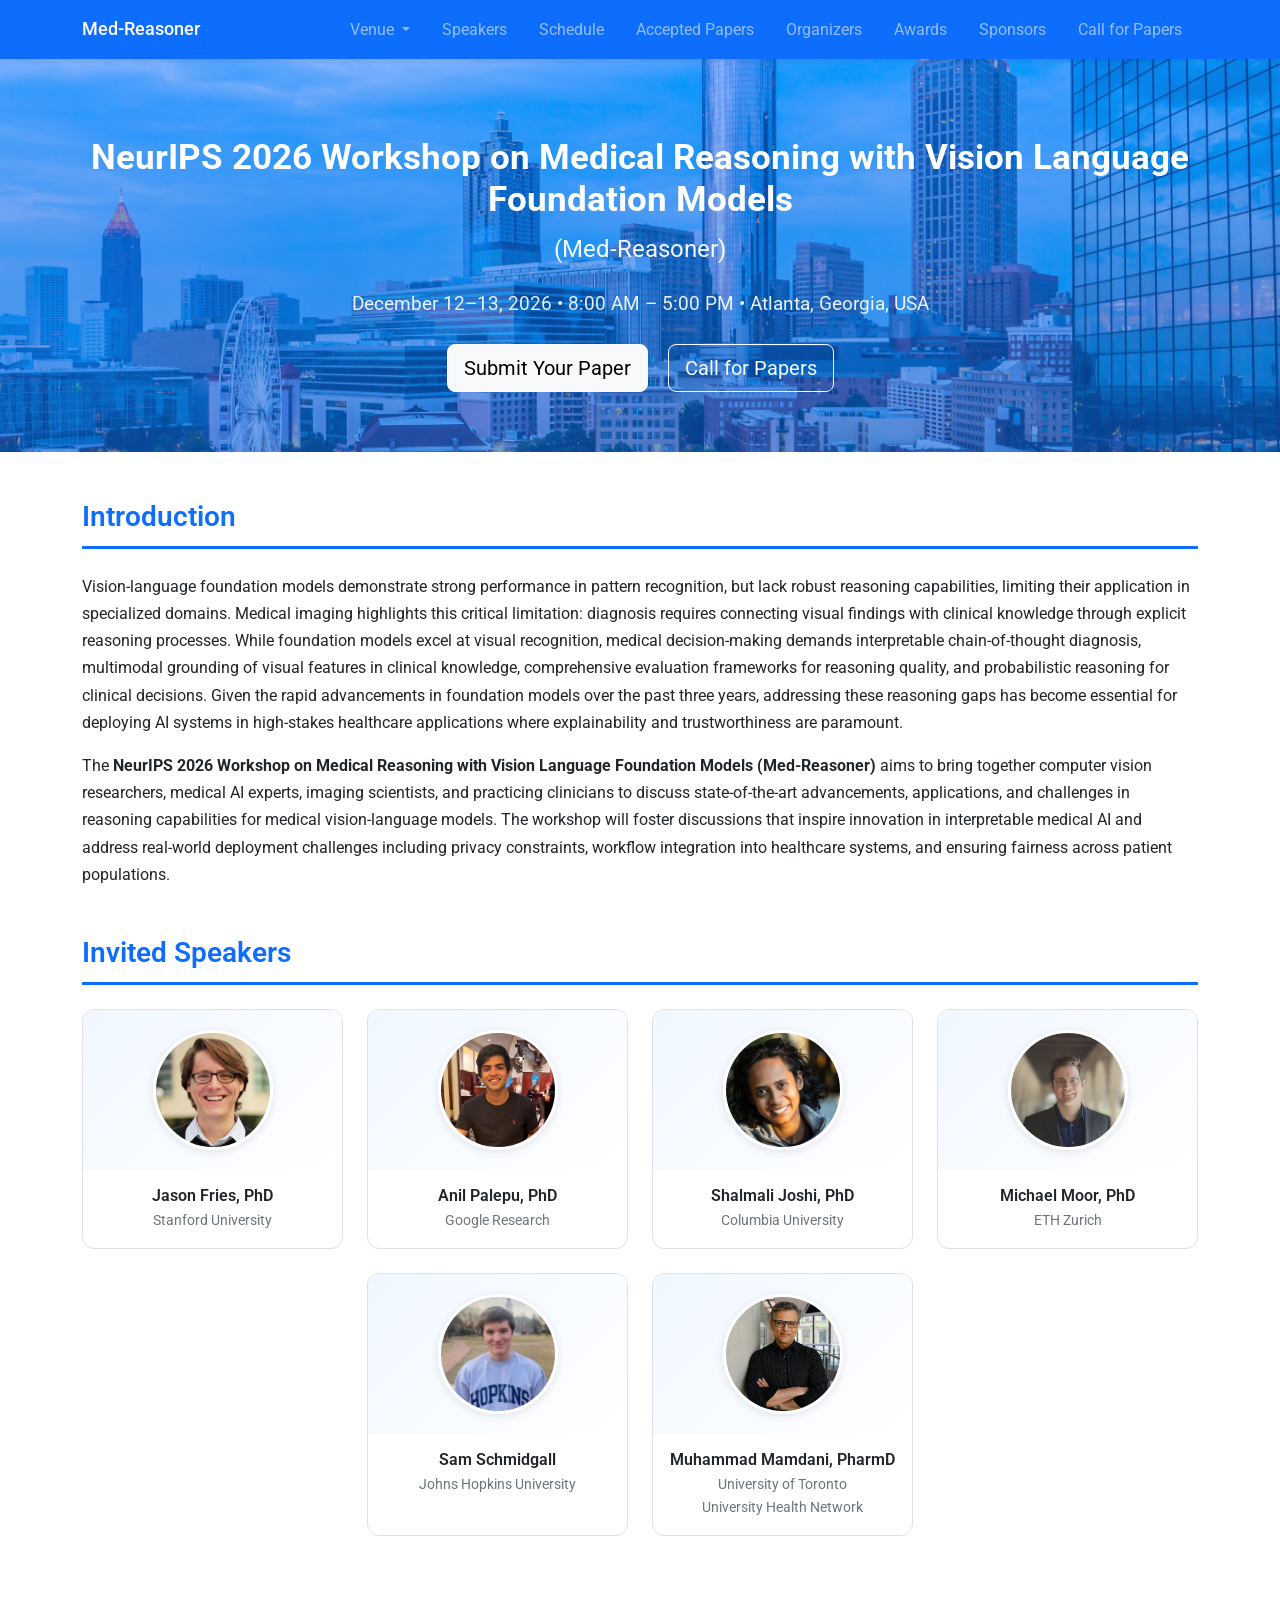
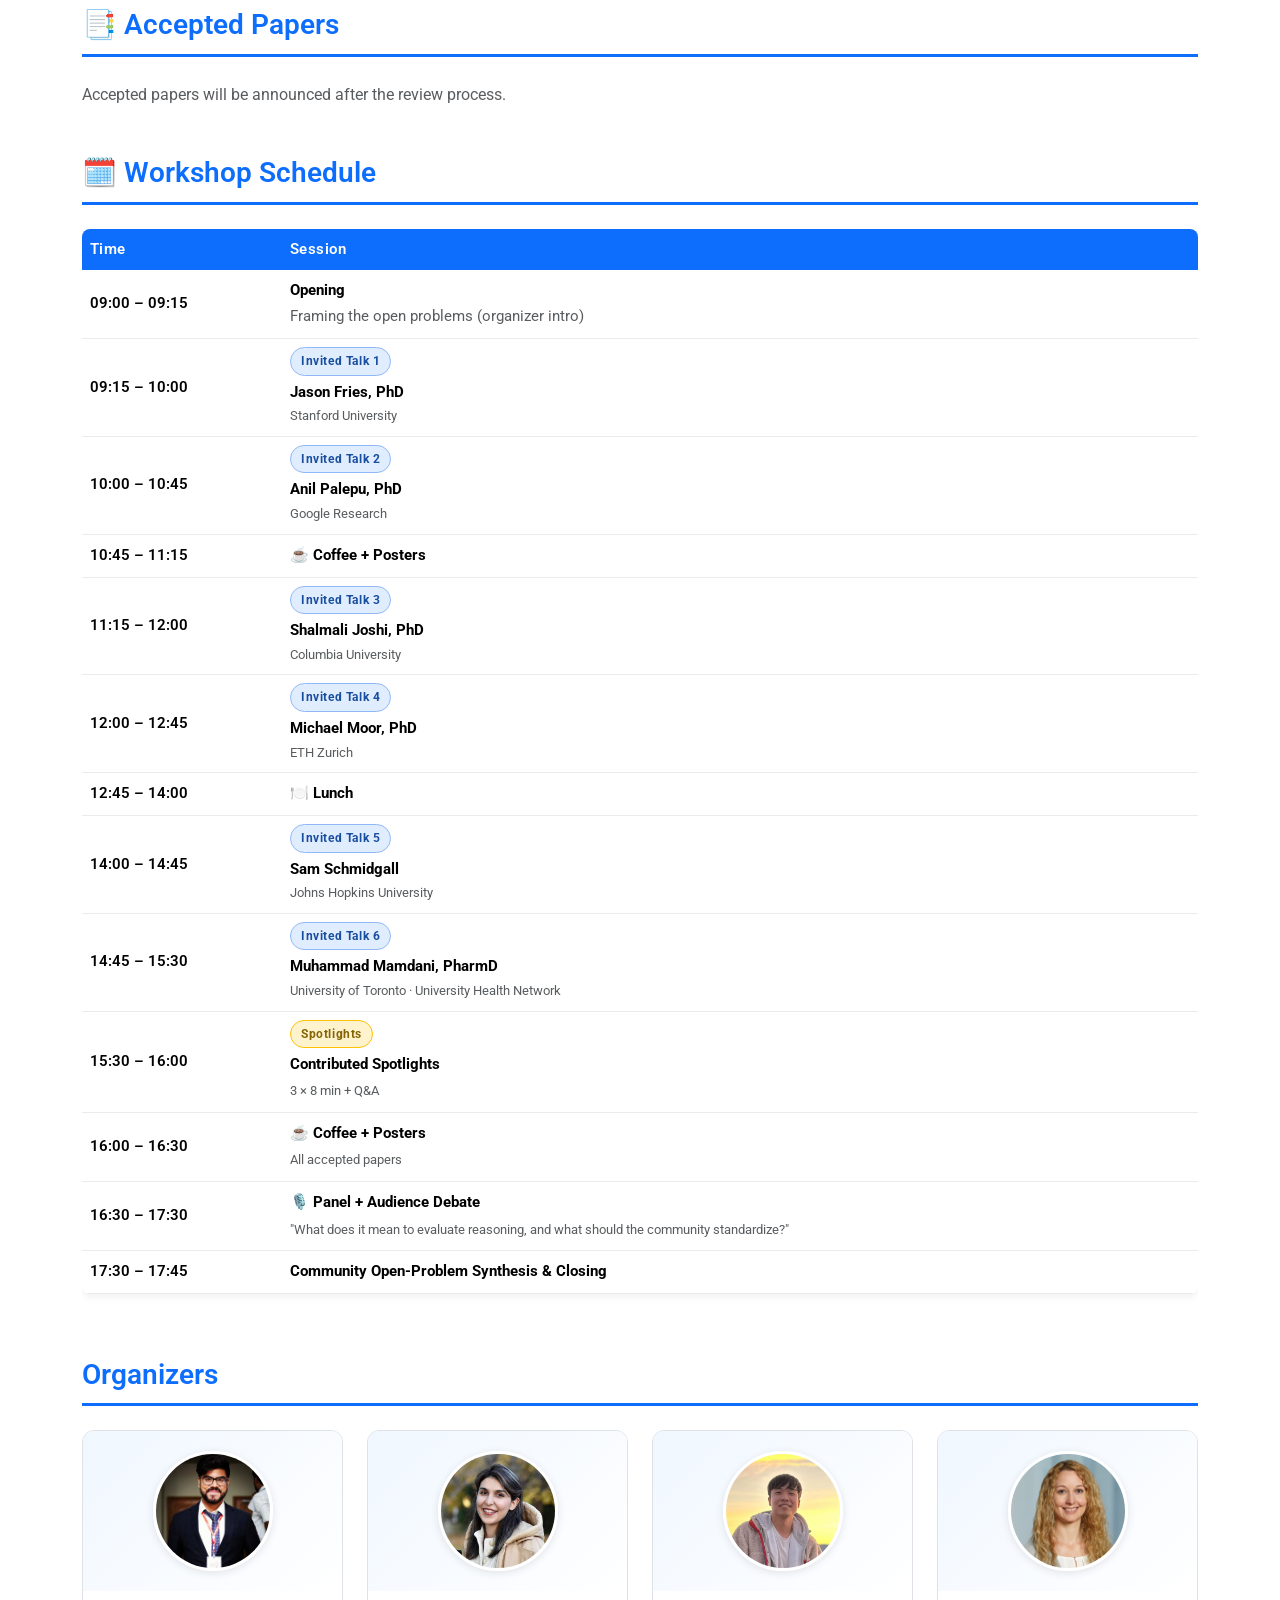
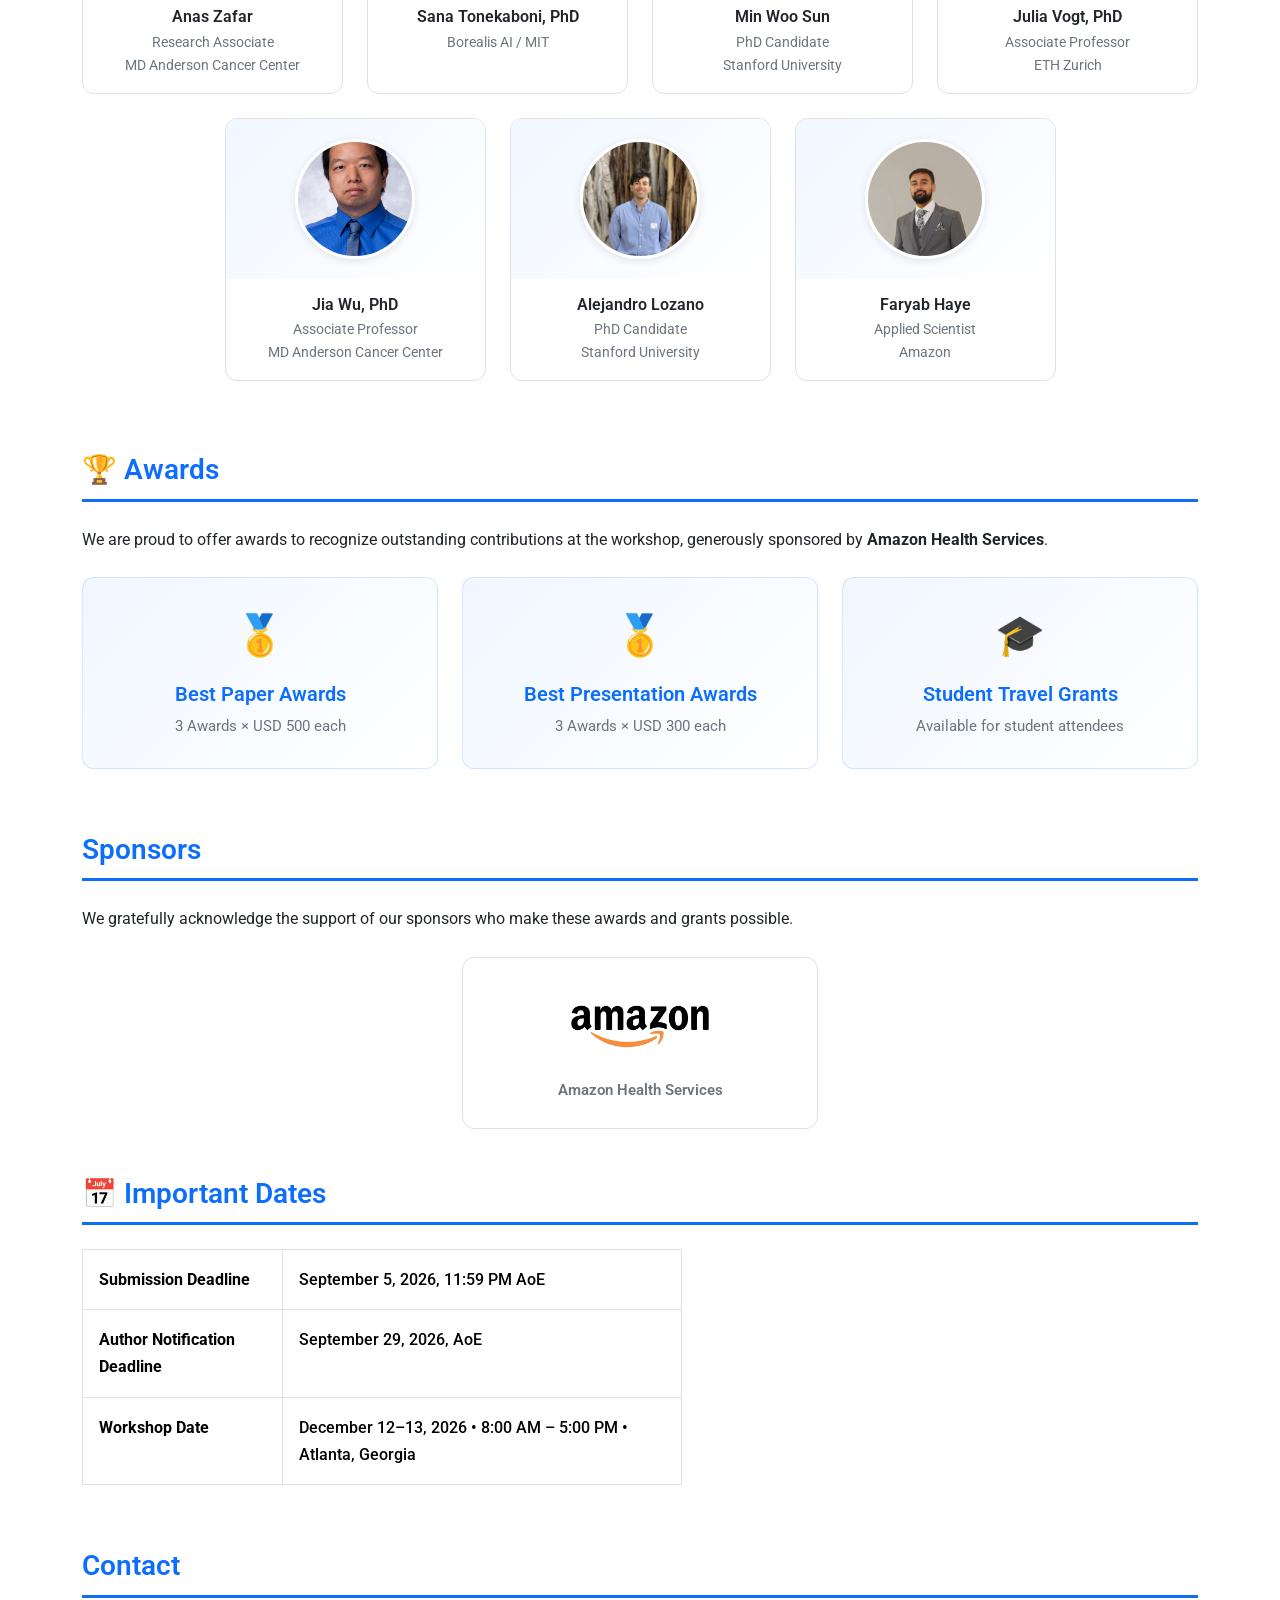
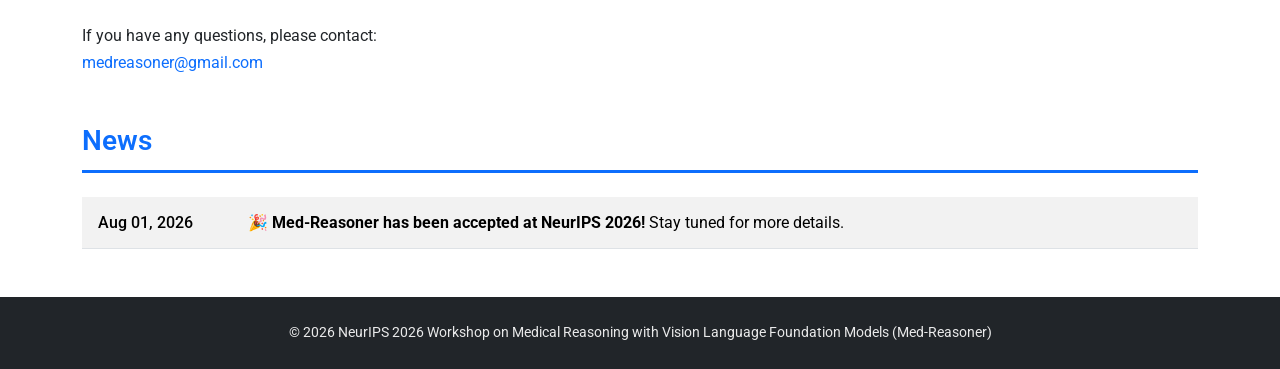
==== index.html @ 93f6ea30 "Extend submission deadline to September 5, 2026 Co-authored-by: Cursor <cursoragent@cursor.com>" ====
<!DOCTYPE html>
<html lang="en">
<head>
    <meta charset="UTF-8">
    <meta name="viewport" content="width=device-width, initial-scale=1.0">
    <link rel="icon" type="image/svg+xml" href="favicon.svg">
    <title>NeurIPS 2026 Workshop on Medical Reasoning with Vision Language Foundation Models (Med-Reasoner)</title>
    <link href="https://cdn.jsdelivr.net/npm/bootstrap@5.3.2/dist/css/bootstrap.min.css" rel="stylesheet">
    <link href="https://fonts.googleapis.com/css2?family=Roboto:wght@300;400;500;700&display=swap" rel="stylesheet">
    <link rel="stylesheet" href="assets/css/style.css">
</head>
<body>
    <!-- Navigation -->
    <nav class="navbar navbar-expand-lg navbar-dark bg-primary fixed-top">
        <div class="container">
            <a class="navbar-brand" href="index.html">Med-Reasoner</a>
            <button class="navbar-toggler" type="button" data-bs-toggle="collapse" data-bs-target="#navbarNav">
                <span class="navbar-toggler-icon"></span>
            </button>
            <div class="collapse navbar-collapse" id="navbarNav">
                <ul class="navbar-nav ms-auto">
                    <li class="nav-item dropdown">
                        <a class="nav-link dropdown-toggle active" href="#" role="button" data-bs-toggle="dropdown">
                            Venue
                        </a>
                        <ul class="dropdown-menu dropdown-menu-end">
                            <li><a class="dropdown-item" href="https://med-reasoner.github.io/cvpr2026/">CVPR 2026</a></li>
                            <li><a class="dropdown-item active" href="https://med-reasoner.github.io/neurips2026/">NeurIPS 2026</a></li>
                        </ul>
                    </li>
                    <li class="nav-item">
                        <a class="nav-link" href="#speakers">Speakers</a>
                    </li>
                    <li class="nav-item">
                        <a class="nav-link" href="#schedule">Schedule</a>
                    </li>
                    <li class="nav-item">
                        <a class="nav-link" href="#papers">Accepted Papers</a>
                    </li>
                    <li class="nav-item">
                        <a class="nav-link" href="#organizers">Organizers</a>
                    </li>
                    <li class="nav-item">
                        <a class="nav-link" href="#awards">Awards</a>
                    </li>
                    <li class="nav-item">
                        <a class="nav-link" href="#sponsors">Sponsors</a>
                    </li>
                    <li class="nav-item">
                        <a class="nav-link" href="call_for_paper.html">Call for Papers</a>
                    </li>
                </ul>
            </div>
        </div>
    </nav>

    <!-- Hero Section -->
    <header class="hero-section">
        <div class="container">
            <h1 class="display-4">NeurIPS 2026 Workshop on Medical Reasoning with Vision Language Foundation Models</h1>
            <h2 class="lead">(Med-Reasoner)</h2>
            <p class="hero-date">December 12&ndash;13, 2026 &bull; 8:00 AM &ndash; 5:00 PM &bull; Atlanta, Georgia, USA</p>
            <div class="mt-4">
                <a href="https://openreview.net/group?id=NeurIPS.cc/2026/Workshop/Med-Reasoner" target="_blank" class="btn btn-light btn-lg me-3">Submit Your Paper</a>
                <a href="call_for_paper.html" class="btn btn-outline-light btn-lg">Call for Papers</a>
            </div>
        </div>
    </header>

    <!-- Main Content -->
    <main class="container my-5">
        <!-- Introduction -->
        <section id="introduction" class="mb-5">
            <h2 class="section-title">Introduction</h2>
            <p>
                Vision-language foundation models demonstrate strong performance in pattern recognition, but lack robust reasoning capabilities, limiting their application in specialized domains. Medical imaging highlights this critical limitation: diagnosis requires connecting visual findings with clinical knowledge through explicit reasoning processes. While foundation models excel at visual recognition, medical decision-making demands interpretable chain-of-thought diagnosis, multimodal grounding of visual features in clinical knowledge, comprehensive evaluation frameworks for reasoning quality, and probabilistic reasoning for clinical decisions. Given the rapid advancements in foundation models over the past three years, addressing these reasoning gaps has become essential for deploying AI systems in high-stakes healthcare applications where explainability and trustworthiness are paramount.
            </p>
            <p>
                The <strong>NeurIPS 2026 Workshop on Medical Reasoning with Vision Language Foundation Models (Med-Reasoner)</strong> aims to bring together computer vision researchers, medical AI experts, imaging scientists, and practicing clinicians to discuss state-of-the-art advancements, applications, and challenges in reasoning capabilities for medical vision-language models. The workshop will foster discussions that inspire innovation in interpretable medical AI and address real-world deployment challenges including privacy constraints, workflow integration into healthcare systems, and ensuring fairness across patient populations.
            </p>
        </section>

        <!-- Invited Speakers -->
        <section id="speakers" class="mb-5">
            <h2 class="section-title">Invited Speakers</h2>
            <div class="row justify-content-center">
                <div class="col-lg-3 col-md-4 col-sm-6 mb-4">
                    <div class="card person-card h-100">
                        <div class="card-img-container">
                            <img src="Speakers/JasonFries.jpg" class="card-img-top" alt="Jason Fries">
                        </div>
                        <div class="card-body text-center">
                            <h5 class="card-title">Jason Fries, PhD</h5>
                            <p class="card-text">Stanford University</p>
                        </div>
                    </div>
                </div>
                <div class="col-lg-3 col-md-4 col-sm-6 mb-4">
                    <div class="card person-card h-100">
                        <div class="card-img-container">
                            <img src="Speakers/Anil_Palepu.jpg" class="card-img-top" alt="Anil Palepu">
                        </div>
                        <div class="card-body text-center">
                            <h5 class="card-title">Anil Palepu, PhD</h5>
                            <p class="card-text">Google Research</p>
                        </div>
                    </div>
                </div>
                <div class="col-lg-3 col-md-4 col-sm-6 mb-4">
                    <div class="card person-card h-100">
                        <div class="card-img-container">
                            <img src="Speakers/shalmali_headshot.jpg" class="card-img-top" alt="Shalmali Joshi">
                        </div>
                        <div class="card-body text-center">
                            <h5 class="card-title">Shalmali Joshi, PhD</h5>
                            <p class="card-text">Columbia University</p>
                        </div>
                    </div>
                </div>
                <div class="col-lg-3 col-md-4 col-sm-6 mb-4">
                    <div class="card person-card h-100">
                        <div class="card-img-container">
                            <img src="Speakers/MichealMoor.jpg" class="card-img-top" alt="Michael Moor">
                        </div>
                        <div class="card-body text-center">
                            <h5 class="card-title">Michael Moor, PhD</h5>
                            <p class="card-text">ETH Zurich</p>
                        </div>
                    </div>
                </div>
                <div class="col-lg-3 col-md-4 col-sm-6 mb-4">
                    <div class="card person-card h-100">
                        <div class="card-img-container">
                            <img src="Speakers/samjpg.jpeg" class="card-img-top" alt="Sam Schmidgall">
                        </div>
                        <div class="card-body text-center">
                            <h5 class="card-title">Sam Schmidgall</h5>
                            <p class="card-text">Johns Hopkins University</p>
                        </div>
                    </div>
                </div>
                <div class="col-lg-3 col-md-4 col-sm-6 mb-4">
                    <div class="card person-card h-100">
                        <div class="card-img-container">
                            <img src="Speakers/muhammad_mamdani_2026.jpg" class="card-img-top" alt="Muhammad Mamdani">
                        </div>
                        <div class="card-body text-center">
                            <h5 class="card-title">Muhammad Mamdani, PharmD</h5>
                            <p class="card-text">University of Toronto<br>University Health Network</p>
                        </div>
                    </div>
                </div>
            </div>
        </section>

        <!-- Accepted Papers -->
        <section id="papers" class="mb-5">
            <h2 class="section-title">&#128209; Accepted Papers</h2>
            <p class="text-muted">Accepted papers will be announced after the review process.</p>
        </section>

        <!-- Schedule -->
        <section id="schedule" class="mb-5">
            <h2 class="section-title">&#128467;&#65039; Workshop Schedule</h2>
            <div class="table-responsive">
                <table class="table schedule-table">
                    <thead>
                        <tr>
                            <th class="schedule-time-col">Time</th>
                            <th>Session</th>
                        </tr>
                    </thead>
                    <tbody>
                        <tr class="schedule-opening">
                            <td class="schedule-time">09:00 &ndash; 09:15</td>
                            <td><strong>Opening</strong><br><span class="text-muted">Framing the open problems (organizer intro)</span></td>
                        </tr>
                        <tr class="schedule-talk">
                            <td class="schedule-time">09:15 &ndash; 10:00</td>
                            <td>
                                <span class="badge-invited">Invited Talk 1</span>
                                <div class="mt-1"><strong>Jason Fries, PhD</strong></div>
                                <div class="text-muted small">Stanford University</div>
                            </td>
                        </tr>
                        <tr class="schedule-talk">
                            <td class="schedule-time">10:00 &ndash; 10:45</td>
                            <td>
                                <span class="badge-invited">Invited Talk 2</span>
                                <div class="mt-1"><strong>Anil Palepu, PhD</strong></div>
                                <div class="text-muted small">Google Research</div>
                            </td>
                        </tr>
                        <tr class="schedule-break">
                            <td class="schedule-time">10:45 &ndash; 11:15</td>
                            <td>&#9749; <strong>Coffee + Posters</strong></td>
                        </tr>
                        <tr class="schedule-talk">
                            <td class="schedule-time">11:15 &ndash; 12:00</td>
                            <td>
                                <span class="badge-invited">Invited Talk 3</span>
                                <div class="mt-1"><strong>Shalmali Joshi, PhD</strong></div>
                                <div class="text-muted small">Columbia University</div>
                            </td>
                        </tr>
                        <tr class="schedule-talk">
                            <td class="schedule-time">12:00 &ndash; 12:45</td>
                            <td>
                                <span class="badge-invited">Invited Talk 4</span>
                                <div class="mt-1"><strong>Michael Moor, PhD</strong></div>
                                <div class="text-muted small">ETH Zurich</div>
                            </td>
                        </tr>
                        <tr class="schedule-break">
                            <td class="schedule-time">12:45 &ndash; 14:00</td>
                            <td>&#127869;&#65039; <strong>Lunch</strong></td>
                        </tr>
                        <tr class="schedule-talk">
                            <td class="schedule-time">14:00 &ndash; 14:45</td>
                            <td>
                                <span class="badge-invited">Invited Talk 5</span>
                                <div class="mt-1"><strong>Sam Schmidgall</strong></div>
                                <div class="text-muted small">Johns Hopkins University</div>
                            </td>
                        </tr>
                        <tr class="schedule-talk">
                            <td class="schedule-time">14:45 &ndash; 15:30</td>
                            <td>
                                <span class="badge-invited">Invited Talk 6</span>
                                <div class="mt-1"><strong>Muhammad Mamdani, PharmD</strong></div>
                                <div class="text-muted small">University of Toronto &middot; University Health Network</div>
                            </td>
                        </tr>
                        <tr class="schedule-oral">
                            <td class="schedule-time">15:30 &ndash; 16:00</td>
                            <td><span class="badge-oral">Spotlights</span><div class="mt-1"><strong>Contributed Spotlights</strong><br><span class="text-muted small">3 &times; 8 min + Q&amp;A</span></div></td>
                        </tr>
                        <tr class="schedule-break">
                            <td class="schedule-time">16:00 &ndash; 16:30</td>
                            <td>&#9749; <strong>Coffee + Posters</strong><br><span class="text-muted small">All accepted papers</span></td>
                        </tr>
                        <tr class="schedule-talk">
                            <td class="schedule-time">16:30 &ndash; 17:30</td>
                            <td>&#127897;&#65039; <strong>Panel + Audience Debate</strong>
                                <div class="text-muted small mt-1">"What does it mean to evaluate reasoning, and what should the community standardize?"</div>
                            </td>
                        </tr>
                        <tr class="schedule-closing">
                            <td class="schedule-time">17:30 &ndash; 17:45</td>
                            <td><strong>Community Open-Problem Synthesis &amp; Closing</strong></td>
                        </tr>
                    </tbody>
                </table>
            </div>
        </section>

        <!-- Organizers -->
        <section id="organizers" class="mb-5">
            <h2 class="section-title">Organizers</h2>
            <div class="row justify-content-center">
                <div class="col-lg-3 col-md-4 col-sm-6 mb-4">
                    <div class="card person-card h-100">
                        <div class="card-img-container">
                            <img src="Organizers/Anas_Zafar.jpg" class="card-img-top" alt="Anas Zafar">
                        </div>
                        <div class="card-body text-center">
                            <h5 class="card-title">Anas Zafar</h5>
                            <p class="card-text">Research Associate<br>MD Anderson Cancer Center</p>
                        </div>
                    </div>
                </div>
                <div class="col-lg-3 col-md-4 col-sm-6 mb-4">
                    <div class="card person-card h-100">
                        <div class="card-img-container">
                            <img src="Organizers/Sana.jpg" class="card-img-top" alt="Sana Tonekaboni">
                        </div>
                        <div class="card-body text-center">
                            <h5 class="card-title">Sana Tonekaboni, PhD</h5>
                            <p class="card-text">Borealis AI / MIT</p>
                        </div>
                    </div>
                </div>
                <div class="col-lg-3 col-md-4 col-sm-6 mb-4">
                    <div class="card person-card h-100">
                        <div class="card-img-container">
                            <img src="Organizers/Min.jpg" class="card-img-top" alt="Min Woo Sun">
                        </div>
                        <div class="card-body text-center">
                            <h5 class="card-title">Min Woo Sun</h5>
                            <p class="card-text">PhD Candidate<br>Stanford University</p>
                        </div>
                    </div>
                </div>
                <div class="col-lg-3 col-md-4 col-sm-6 mb-4">
                    <div class="card person-card h-100">
                        <div class="card-img-container">
                            <img src="Organizers/Julia.jpg" class="card-img-top" alt="Julia Vogt">
                        </div>
                        <div class="card-body text-center">
                            <h5 class="card-title">Julia Vogt, PhD</h5>
                            <p class="card-text">Associate Professor<br>ETH Zurich</p>
                        </div>
                    </div>
                </div>
                <div class="col-lg-3 col-md-4 col-sm-6 mb-4">
                    <div class="card person-card h-100">
                        <div class="card-img-container">
                            <img src="Organizers/jia_wu.jpg" class="card-img-top" alt="Jia Wu">
                        </div>
                        <div class="card-body text-center">
                            <h5 class="card-title">Jia Wu, PhD</h5>
                            <p class="card-text">Associate Professor<br>MD Anderson Cancer Center</p>
                        </div>
                    </div>
                </div>
                <div class="col-lg-3 col-md-4 col-sm-6 mb-4">
                    <div class="card person-card h-100">
                        <div class="card-img-container">
                            <img src="Organizers/alejandro.jpg" class="card-img-top" alt="Alejandro Lozano">
                        </div>
                        <div class="card-body text-center">
                            <h5 class="card-title">Alejandro Lozano</h5>
                            <p class="card-text">PhD Candidate<br>Stanford University</p>
                        </div>
                    </div>
                </div>
                <div class="col-lg-3 col-md-4 col-sm-6 mb-4">
                    <div class="card person-card h-100">
                        <div class="card-img-container">
                            <img src="Organizers/Faryab_Haye.jpeg" class="card-img-top" alt="Faryab Haye">
                        </div>
                        <div class="card-body text-center">
                            <h5 class="card-title">Faryab Haye</h5>
                            <p class="card-text">Applied Scientist<br>Amazon</p>
                        </div>
                    </div>
                </div>
            </div>
        </section>

        <!-- Awards -->
        <section id="awards" class="mb-5">
            <h2 class="section-title">&#127942; Awards</h2>
            <p>We are proud to offer awards to recognize outstanding contributions at the workshop, generously sponsored by <strong>Amazon Health Services</strong>.</p>
            <div class="row mt-4">
                <div class="col-md-4 mb-3">
                    <div class="award-card text-center p-4">
                        <div class="award-icon">&#129351;</div>
                        <h5 class="award-title">Best Paper Awards</h5>
                        <p class="award-detail">3 Awards &times; USD 500 each</p>
                    </div>
                </div>
                <div class="col-md-4 mb-3">
                    <div class="award-card text-center p-4">
                        <div class="award-icon">&#129351;</div>
                        <h5 class="award-title">Best Presentation Awards</h5>
                        <p class="award-detail">3 Awards &times; USD 300 each</p>
                    </div>
                </div>
                <div class="col-md-4 mb-3">
                    <div class="award-card text-center p-4">
                        <div class="award-icon">&#127891;</div>
                        <h5 class="award-title">Student Travel Grants</h5>
                        <p class="award-detail">Available for student attendees</p>
                    </div>
                </div>
            </div>
        </section>

        <!-- Sponsors -->
        <section id="sponsors" class="mb-5">
            <h2 class="section-title">Sponsors</h2>
            <p>We gratefully acknowledge the support of our sponsors who make these awards and grants possible.</p>
            <div class="row justify-content-center align-items-center mt-4">
                <div class="col-md-4 col-sm-6 text-center">
                    <div class="sponsor-card p-4">
                        <img src="Sponsor/download.png" alt="Amazon Health Services" class="sponsor-logo">
                        <p class="sponsor-name mt-3">Amazon Health Services</p>
                    </div>
                </div>
            </div>
        </section>

        <!-- Important Dates -->
        <section id="dates" class="mb-5">
            <h2 class="section-title">&#128197; Important Dates</h2>
            <div class="table-responsive">
                <table class="table table-bordered dates-table">
                    <tbody>
                        <tr>
                            <td class="date-label"><strong>Submission Deadline</strong></td>
                            <td class="date-value">September 5, 2026, 11:59 PM AoE</td>
                        </tr>
                        <tr>
                            <td class="date-label"><strong>Author Notification Deadline</strong></td>
                            <td class="date-value">September 29, 2026, AoE</td>
                        </tr>
                        <tr>
                            <td class="date-label"><strong>Workshop Date</strong></td>
                            <td class="date-value">December 12&ndash;13, 2026 &bull; 8:00 AM &ndash; 5:00 PM &bull; Atlanta, Georgia</td>
                        </tr>
                    </tbody>
                </table>
            </div>
        </section>

        <!-- Contact -->
        <section id="contact" class="mb-5">
            <h2 class="section-title">Contact</h2>
            <p>If you have any questions, please contact:<br>
            <a href="mailto:medreasoner@gmail.com">medreasoner@gmail.com</a></p>
        </section>

        <!-- News -->
        <section id="news" class="mb-5">
            <h2 class="section-title">News</h2>
            <div class="table-responsive">
                <table class="table table-striped news-table">
                    <tbody>
                        <tr>
                            <td class="news-date">Aug 01, 2026</td>
                            <td>&#127881; <strong>Med-Reasoner has been accepted at NeurIPS 2026!</strong> Stay tuned for more details.</td>
                        </tr>
                    </tbody>
                </table>
            </div>
        </section>
    </main>

    <!-- Footer -->
    <footer class="footer bg-dark text-white py-4">
        <div class="container text-center">
            <p class="mb-0">&copy; 2026 NeurIPS 2026 Workshop on Medical Reasoning with Vision Language Foundation Models (Med-Reasoner)</p>
        </div>
    </footer>

    <script src="https://cdn.jsdelivr.net/npm/bootstrap@5.3.2/dist/js/bootstrap.bundle.min.js"></script>

    <script>
        // Smooth scroll for anchor links
        document.querySelectorAll('a[href^="#"]').forEach(anchor => {
            anchor.addEventListener('click', function (e) {
                e.preventDefault();
                const target = document.querySelector(this.getAttribute('href'));
                if (target) {
                    target.scrollIntoView({
                        behavior: 'smooth',
                        block: 'start'
                    });
                }
            });
        });

        // Highlight active section in navigation
        function updateActiveNav() {
            const sections = document.querySelectorAll('section[id]');
            const navLinks = document.querySelectorAll('.navbar-nav .nav-link');

            let currentSection = '';
            const scrollPosition = window.scrollY + 100;

            sections.forEach(section => {
                const sectionTop = section.offsetTop;
                const sectionHeight = section.offsetHeight;

                if (scrollPosition >= sectionTop && scrollPosition < sectionTop + sectionHeight) {
                    currentSection = section.getAttribute('id');
                }
            });

            if (window.scrollY < 200) {
                currentSection = 'home';
            }

            navLinks.forEach(link => {
                const href = link.getAttribute('href');
                if (href && href.startsWith('#')) {
                    link.classList.remove('active');
                    if (href === `#${currentSection}`) {
                        link.classList.add('active');
                    }
                }
            });
        }

        window.addEventListener('scroll', updateActiveNav);
        updateActiveNav();
    </script>
</body>
</html>
---- assets/css/style.css ----
/* ================================================
   Med-Reasoner CVPR 2026 Workshop Website Styles
   ================================================ */

/* Base Styles */
:root {
    --primary-color: #0d6efd;
    --primary-dark: #0b5ed7;
    --secondary-color: #6c757d;
    --accent-color: #198754;
    --text-color: #212529;
    --light-bg: #f8f9fa;
    --border-color: #dee2e6;
}

html {
    scroll-behavior: smooth;
}

body {
    font-family: 'Roboto', -apple-system, BlinkMacSystemFont, 'Segoe UI', sans-serif;
    color: var(--text-color);
    line-height: 1.7;
    padding-top: 56px;
}

/* Navigation */
.navbar {
    box-shadow: 0 2px 4px rgba(0, 0, 0, 0.1);
}

.navbar-brand {
    font-weight: 500;
    font-size: 1.1rem;
}

.nav-link {
    font-weight: 400;
    padding: 0.5rem 1rem !important;
    transition: color 0.2s ease;
}

.nav-link:hover {
    color: rgba(255, 255, 255, 0.9) !important;
}

/* Hero Section */
.hero-section {
    background: linear-gradient(rgba(13, 110, 253, 0.5), rgba(11, 94, 215, 0.6)), url('../../atlanta.jpg');
    background-size: cover;
    background-position: center;
    background-repeat: no-repeat;
    color: white;
    padding: 80px 0 60px;
    text-align: center;
    margin-bottom: 2rem;
}

.hero-section h1 {
    font-weight: 700;
    font-size: 2.2rem;
    margin-bottom: 0.5rem;
}

.hero-section h2.lead {
    font-size: 1.5rem;
    font-weight: 400;
    opacity: 0.95;
    margin-bottom: 1rem;
}

.hero-date {
    font-size: 1.2rem;
    opacity: 0.9;
    margin-bottom: 0;
}

.hero-small {
    padding: 60px 0 40px;
}

.hero-small h1 {
    font-size: 2rem;
}

/* Section Titles */
.section-title {
    font-weight: 600;
    font-size: 1.75rem;
    color: var(--primary-color);
    padding-bottom: 0.75rem;
    margin-bottom: 1.5rem;
    border-bottom: 3px solid var(--primary-color);
}

/* Person Cards (Speakers & Organizers) */
.person-card {
    border: 1px solid var(--border-color);
    border-radius: 12px;
    overflow: hidden;
    transition: transform 0.2s ease, box-shadow 0.2s ease, border-color 0.2s ease;
    text-decoration: none;
    color: inherit;
    background: white;
}

.person-card:hover {
    transform: translateY(-5px);
    box-shadow: 0 8px 25px rgba(13, 110, 253, 0.15);
    border-color: rgba(13, 110, 253, 0.3);
}

.card-img-container {
    background: linear-gradient(135deg, #f0f7ff 0%, #ffffff 100%);
    padding: 20px;
    display: flex;
    justify-content: center;
    align-items: center;
}

.person-card .card-img-top {
    width: 120px;
    height: 120px;
    object-fit: cover;
    border-radius: 50%;
    border: 3px solid white;
    box-shadow: 0 2px 8px rgba(0, 0, 0, 0.1);
}

.person-card .card-body {
    padding: 1rem;
}

.person-card .card-title {
    font-weight: 600;
    font-size: 1rem;
    margin-bottom: 0.25rem;
    color: var(--text-color);
}

.person-card .card-text {
    font-size: 0.85rem;
    color: var(--secondary-color);
    margin-bottom: 0;
}

/* Links in Person Cards */
a.person-card {
    display: block;
}

a.person-card:hover .card-title {
    color: var(--primary-color);
}

/* News Table */
.news-table {
    margin-bottom: 0;
}

.news-table td {
    padding: 0.75rem 1rem;
    vertical-align: middle;
}

.news-date {
    font-weight: 500;
    white-space: nowrap;
    width: 150px;
    color: var(--secondary-color);
}

/* Topics Section */
.topic-category {
    font-weight: 600;
    color: var(--primary-dark);
    font-size: 1.1rem;
    margin-top: 1.5rem;
}

.topic-list {
    padding-left: 1.5rem;
}

.topic-list li {
    margin-bottom: 0.5rem;
}

/* Dates Table */
.dates-table {
    max-width: 600px;
}

.dates-table td {
    padding: 1rem;
}

.date-label {
    width: 200px;
    background: var(--light-bg);
}

.date-value {
    font-weight: 500;
}

/* Links */
a {
    color: var(--primary-color);
    text-decoration: none;
}

a:hover {
    color: var(--primary-dark);
    text-decoration: underline;
}

/* Footer */
.footer {
    margin-top: 3rem;
}

.footer p {
    font-size: 0.9rem;
    opacity: 0.9;
}

/* Responsive Adjustments */
@media (max-width: 768px) {
    .hero-section {
        padding: 60px 0 40px;
    }

    .hero-section h1 {
        font-size: 1.6rem;
    }

    .hero-section h2.lead {
        font-size: 1.2rem;
    }

    .section-title {
        font-size: 1.4rem;
    }

    .person-card .card-img-top {
        width: 100px;
        height: 100px;
    }

    .news-date {
        width: auto;
    }

    .dates-table .date-label {
        width: auto;
    }
}

@media (max-width: 576px) {
    .hero-section h1 {
        font-size: 1.3rem;
    }

    .person-card .card-img-top {
        width: 80px;
        height: 80px;
    }
}

/* Utility Classes */
.lead {
    font-size: 1.1rem;
    font-weight: 400;
    line-height: 1.8;
}

/* Button Styling */
.btn-primary {
    background-color: var(--primary-color);
    border-color: var(--primary-color);
    padding: 0.75rem 2rem;
    font-weight: 500;
}

.btn-primary:hover {
    background-color: var(--primary-dark);
    border-color: var(--primary-dark);
}

/* Placeholder Image Styling */
.card-img-top[src*="placeholder"] {
    background: linear-gradient(135deg, #e0e0e0 0%, #c0c0c0 100%);
}

/* Award Cards */
.award-card {
    background: linear-gradient(135deg, #f0f7ff 0%, #ffffff 100%);
    border: 1px solid rgba(13, 110, 253, 0.15);
    border-radius: 12px;
    height: 100%;
    transition: transform 0.2s ease, box-shadow 0.2s ease;
}

.award-card:hover {
    transform: translateY(-4px);
    box-shadow: 0 8px 25px rgba(13, 110, 253, 0.15);
}

.award-icon {
    font-size: 2.5rem;
    margin-bottom: 0.75rem;
}

.award-title {
    font-weight: 600;
    color: var(--primary-color);
    margin-bottom: 0.5rem;
}

.award-detail {
    color: var(--secondary-color);
    font-size: 0.95rem;
    margin-bottom: 0.25rem;
}

.award-total {
    font-size: 1.1rem;
    color: var(--text-color);
    margin-bottom: 0;
}

/* Sponsor Cards */
.sponsor-card {
    background: white;
    border: 1px solid var(--border-color);
    border-radius: 12px;
    transition: transform 0.2s ease, box-shadow 0.2s ease;
}

.sponsor-card:hover {
    transform: translateY(-4px);
    box-shadow: 0 8px 25px rgba(0, 0, 0, 0.1);
}

.sponsor-logo {
    max-width: 200px;
    max-height: 80px;
    object-fit: contain;
}

.sponsor-name {
    font-weight: 600;
    color: var(--secondary-color);
    font-size: 0.95rem;
    margin-bottom: 0;
}

/* Schedule Table */
.schedule-table {
    border-radius: 8px;
    overflow: hidden;
    box-shadow: 0 2px 8px rgba(0,0,0,0.07);
}

.schedule-table thead th {
    background-color: var(--primary-color);
    color: #fff;
    font-weight: 600;
    font-size: 0.95rem;
    letter-spacing: 0.03em;
    border: none;
}

.schedule-time-col {
    width: 200px;
}

.schedule-time {
    font-weight: 600;
    font-size: 0.88rem;
    color: var(--primary-color);
    white-space: nowrap;
    vertical-align: middle;
}

.schedule-table tbody tr td {
    vertical-align: middle;
    font-size: 0.95rem;
    border-color: #e9ecef;
}

.schedule-opening {
    background-color: #eaf3fb;
}

.schedule-talk {
    background-color: #ffffff;
}

.schedule-talk:hover {
    background-color: #f0f7ff;
}

.schedule-break {
    background-color: #fff8e1;
}

.schedule-oral {
    background-color: #f3f0fb;
}

.schedule-closing {
    background-color: #e8f5e9;
}

.schedule-buffer {
    background-color: #f5f5f5;
    color: #888;
}

.oral-list {
    list-style: none;
    padding-left: 0;
    font-size: 0.9rem;
}

.oral-list li {
    padding: 6px 0;
    border-bottom: 1px solid #e9ecef;
}

.oral-list li:last-child {
    border-bottom: none;
}

.oral-authors {
    display: block;
    color: #6c757d;
    font-size: 0.85rem;
    margin-top: 2px;
}

/* Accepted Papers Table */
.papers-table {
    border-radius: 8px;
    overflow: hidden;
    box-shadow: 0 2px 8px rgba(0,0,0,0.07);
    font-size: 0.93rem;
}

.papers-table thead th {
    background-color: var(--primary-color);
    color: #fff;
    font-weight: 600;
    font-size: 0.85rem;
    letter-spacing: 0.06em;
    text-transform: uppercase;
    border: none;
}

.papers-id-col   { width: 110px; }
.papers-format-col { width: 90px; }
.papers-authors-col { width: 28%; }

.papers-id {
    font-size: 0.85rem;
    color: #6c757d;
    vertical-align: middle;
    text-align: center;
}

.papers-title {
    font-weight: 600;
    vertical-align: middle;
    color: #1a1a2e;
}

.papers-authors {
    color: #6c757d;
    font-size: 0.88rem;
    vertical-align: middle;
}

.papers-table tbody tr {
    border-color: #e9ecef;
}

.papers-table tbody tr:hover {
    background-color: #f8f9fa;
}

.badge-invited {
    display: inline-block;
    padding: 3px 10px;
    border-radius: 20px;
    font-size: 0.75rem;
    font-weight: 700;
    letter-spacing: 0.05em;
    background-color: #e0edff;
    color: #1a4fa0;
    border: 1px solid #90b8f8;
}

.badge-oral {
    display: inline-block;
    padding: 3px 10px;
    border-radius: 20px;
    font-size: 0.75rem;
    font-weight: 700;
    letter-spacing: 0.05em;
    background-color: #fff3cd;
    color: #856404;
    border: 1px solid #ffc107;
}

.badge-poster {
    display: inline-block;
    padding: 3px 10px;
    border-radius: 20px;
    font-size: 0.75rem;
    font-weight: 700;
    letter-spacing: 0.05em;
    background-color: #e8eaf6;
    color: #3949ab;
    border: 1px solid #9fa8da;
}
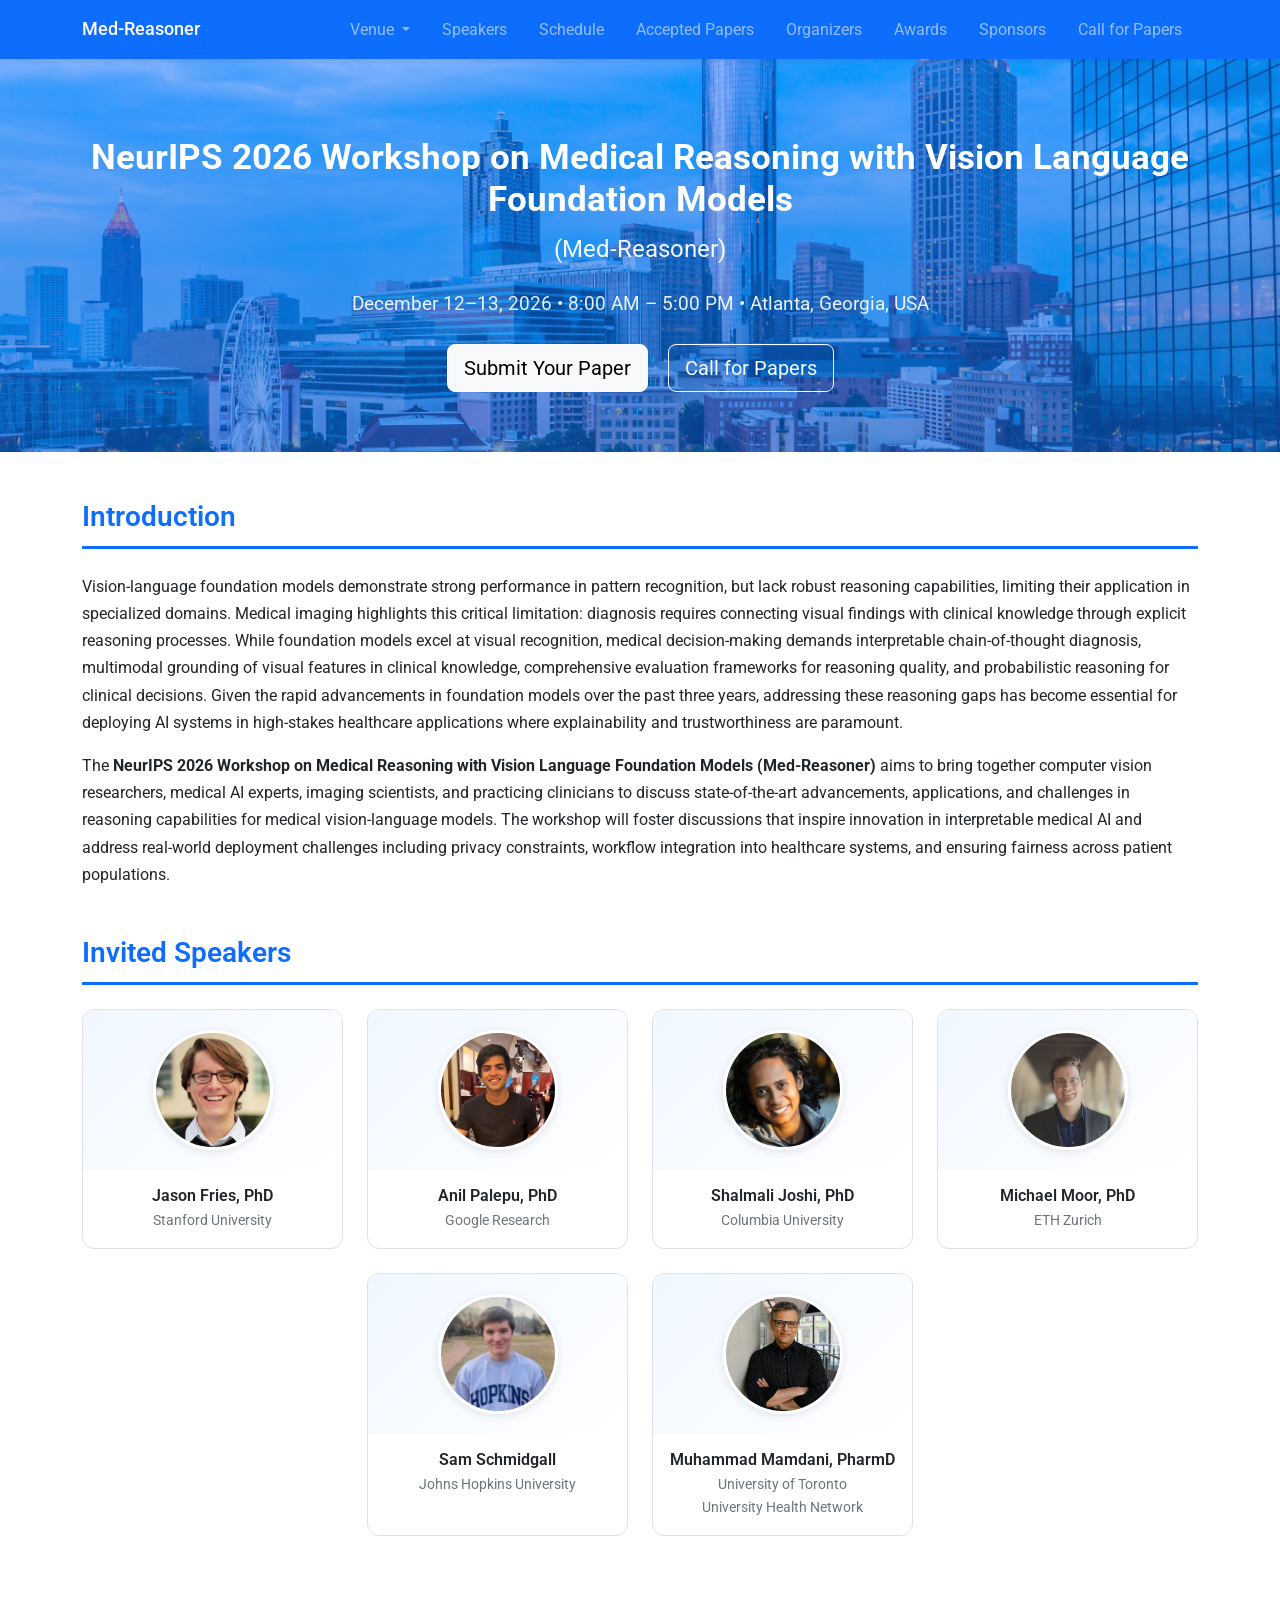
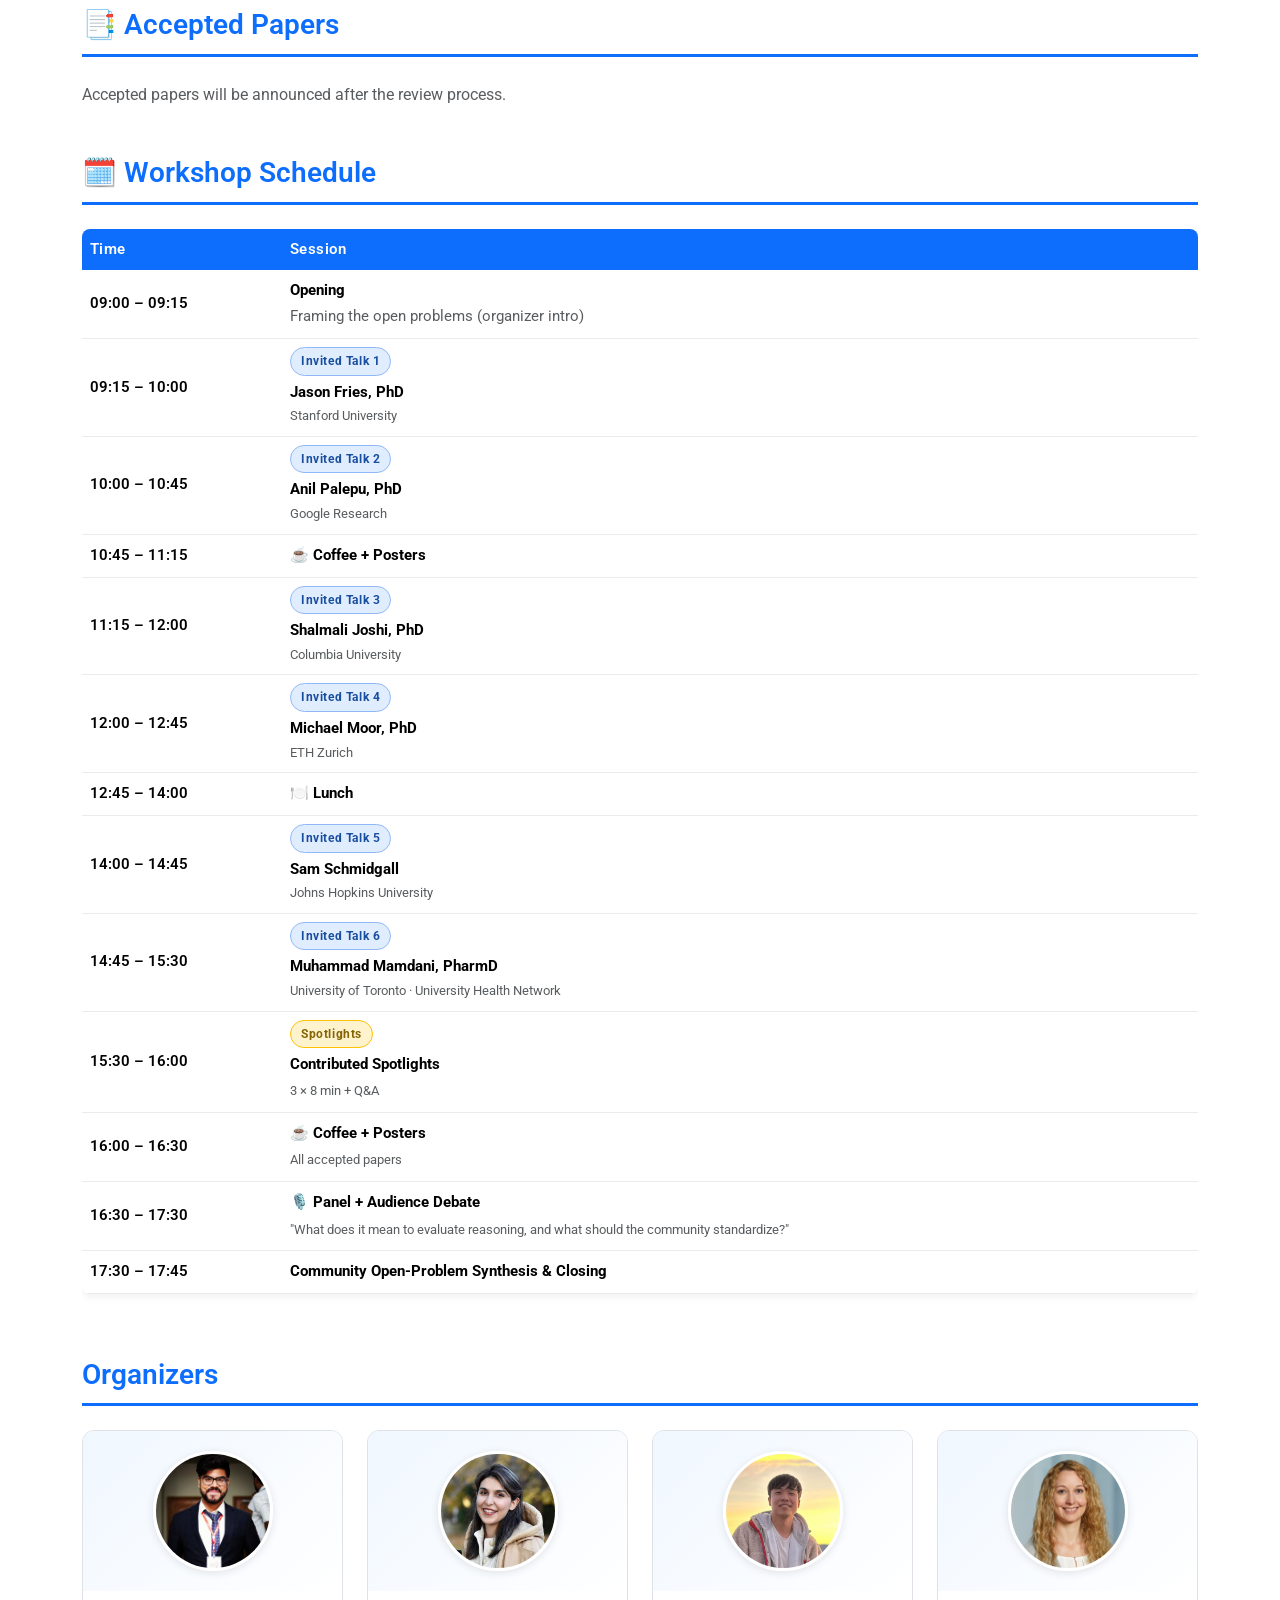
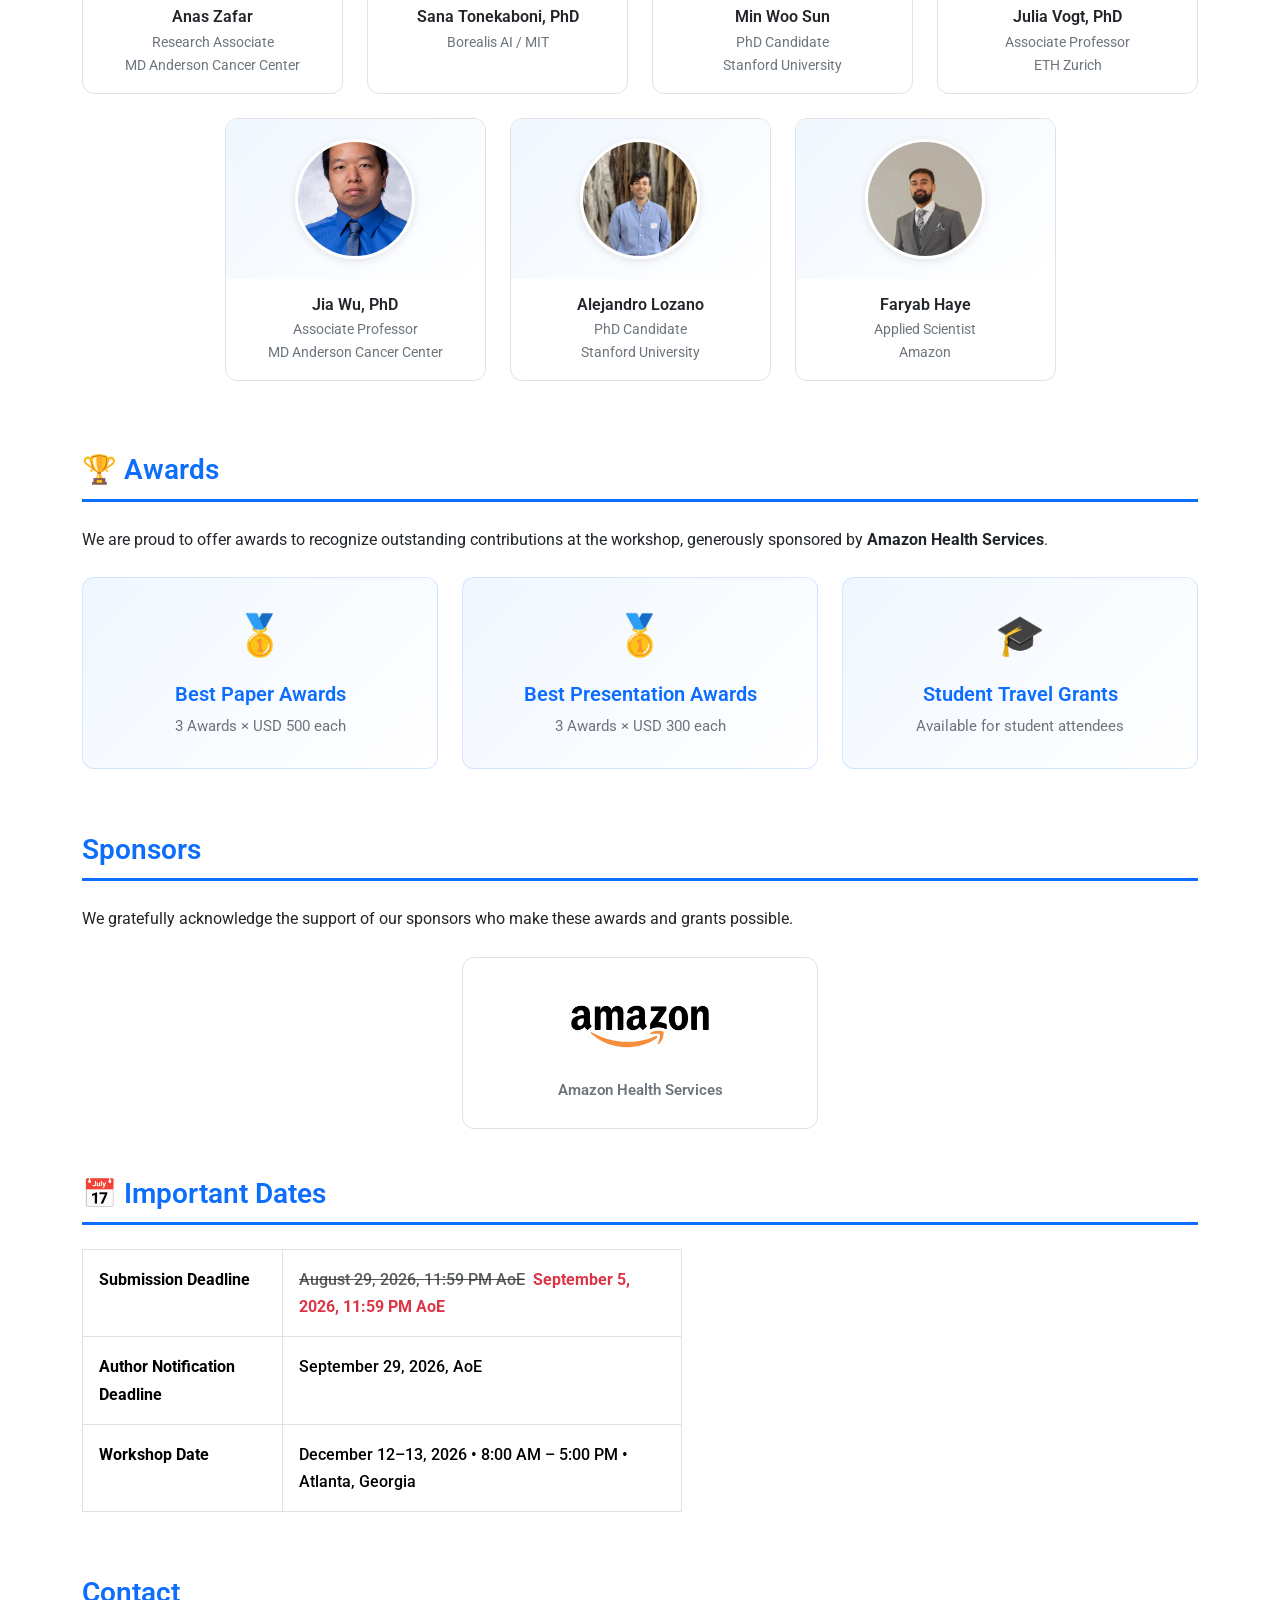
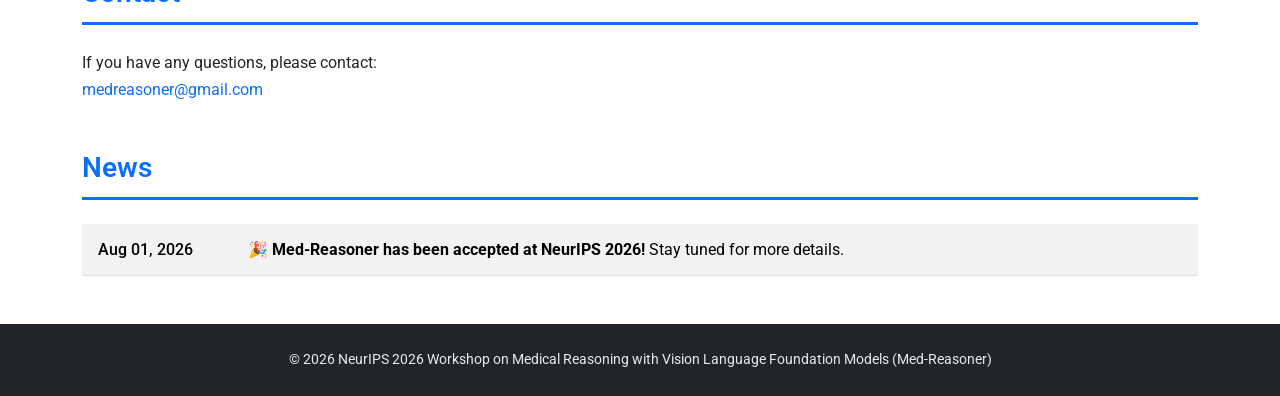
==== commit 6e06ba1f: "Show extended deadline with strikethrough and fix NeurIPS template link Co-authored-by: Cursor <curs" ====
--- a/index.html
+++ b/index.html
@@ -389,7 +389,7 @@
                     <tbody>
                         <tr>
                             <td class="date-label"><strong>Submission Deadline</strong></td>
-                            <td class="date-value">September 5, 2026, 11:59 PM AoE</td>
+                            <td class="date-value"><s class="text-muted">August 29, 2026, 11:59 PM AoE</s> &nbsp;<strong class="text-danger">September 5, 2026, 11:59 PM AoE</strong></td>
                         </tr>
                         <tr>
                             <td class="date-label"><strong>Author Notification Deadline</strong></td>
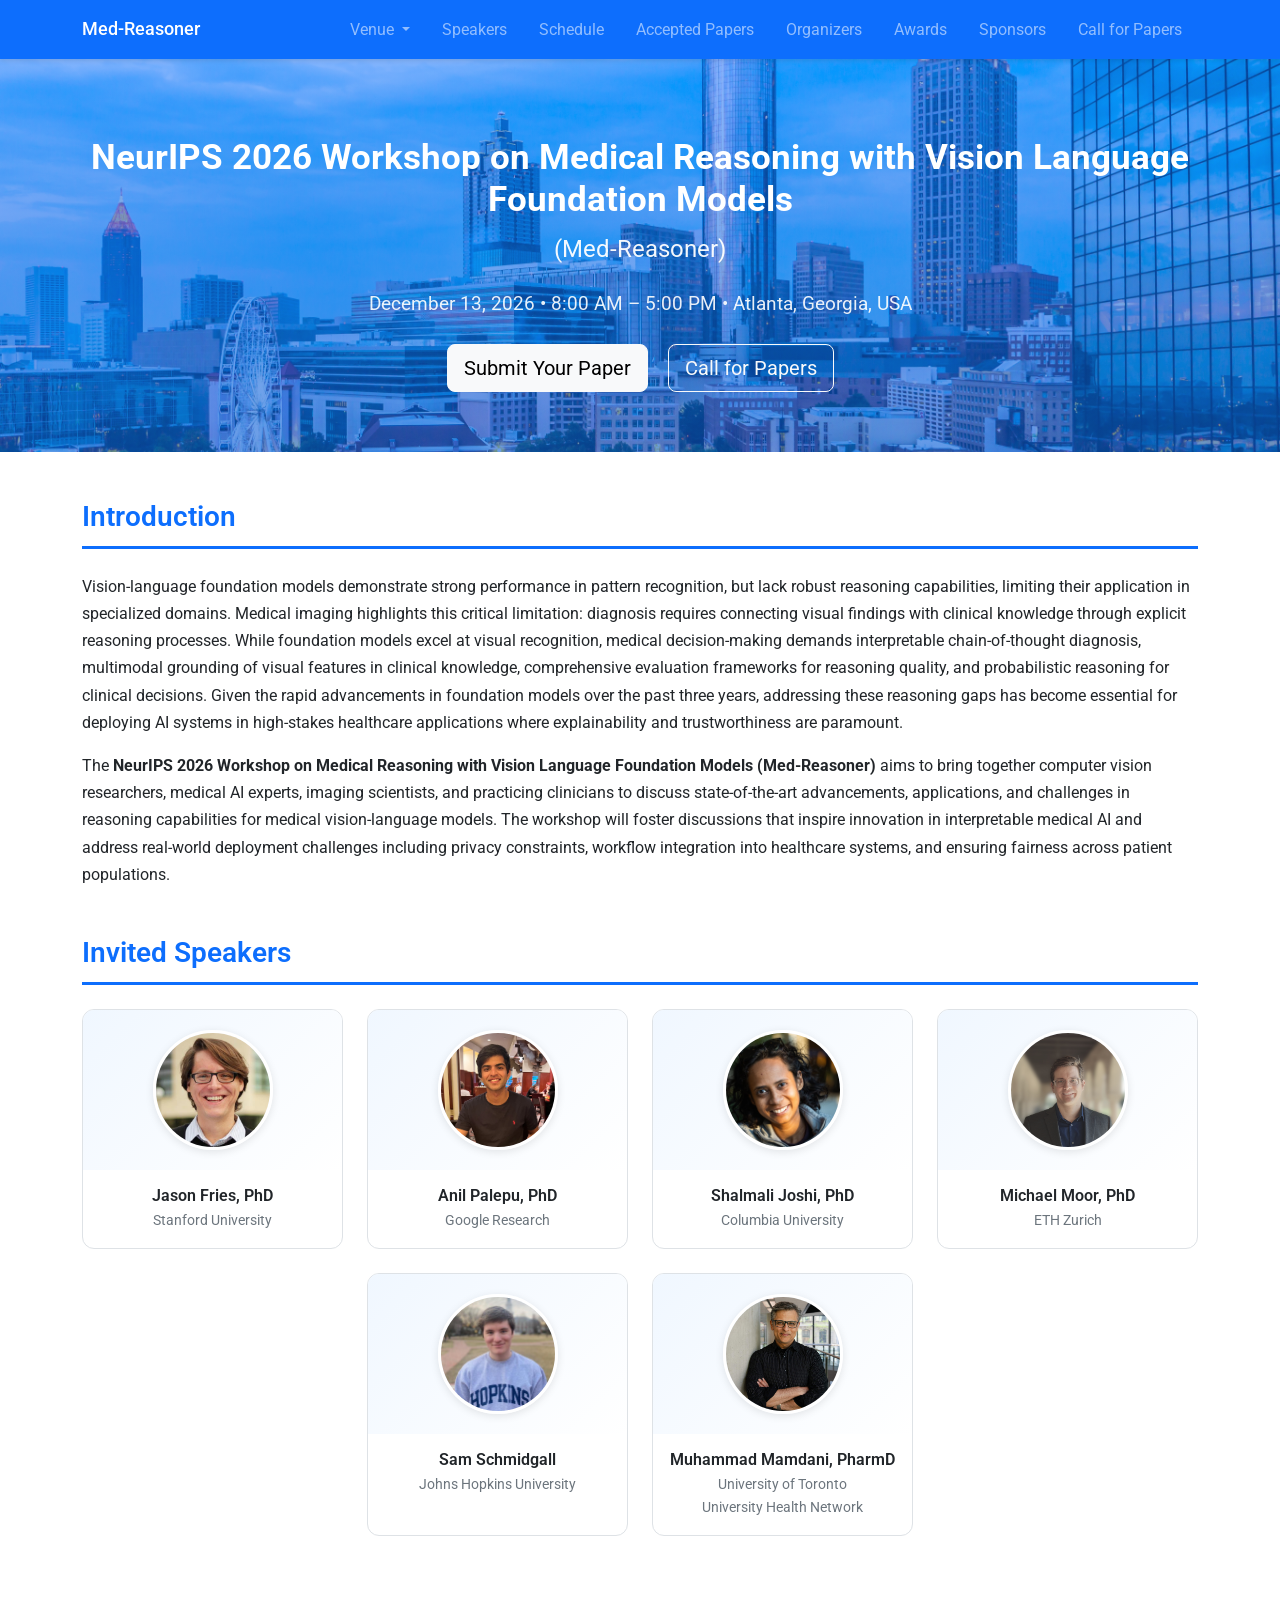
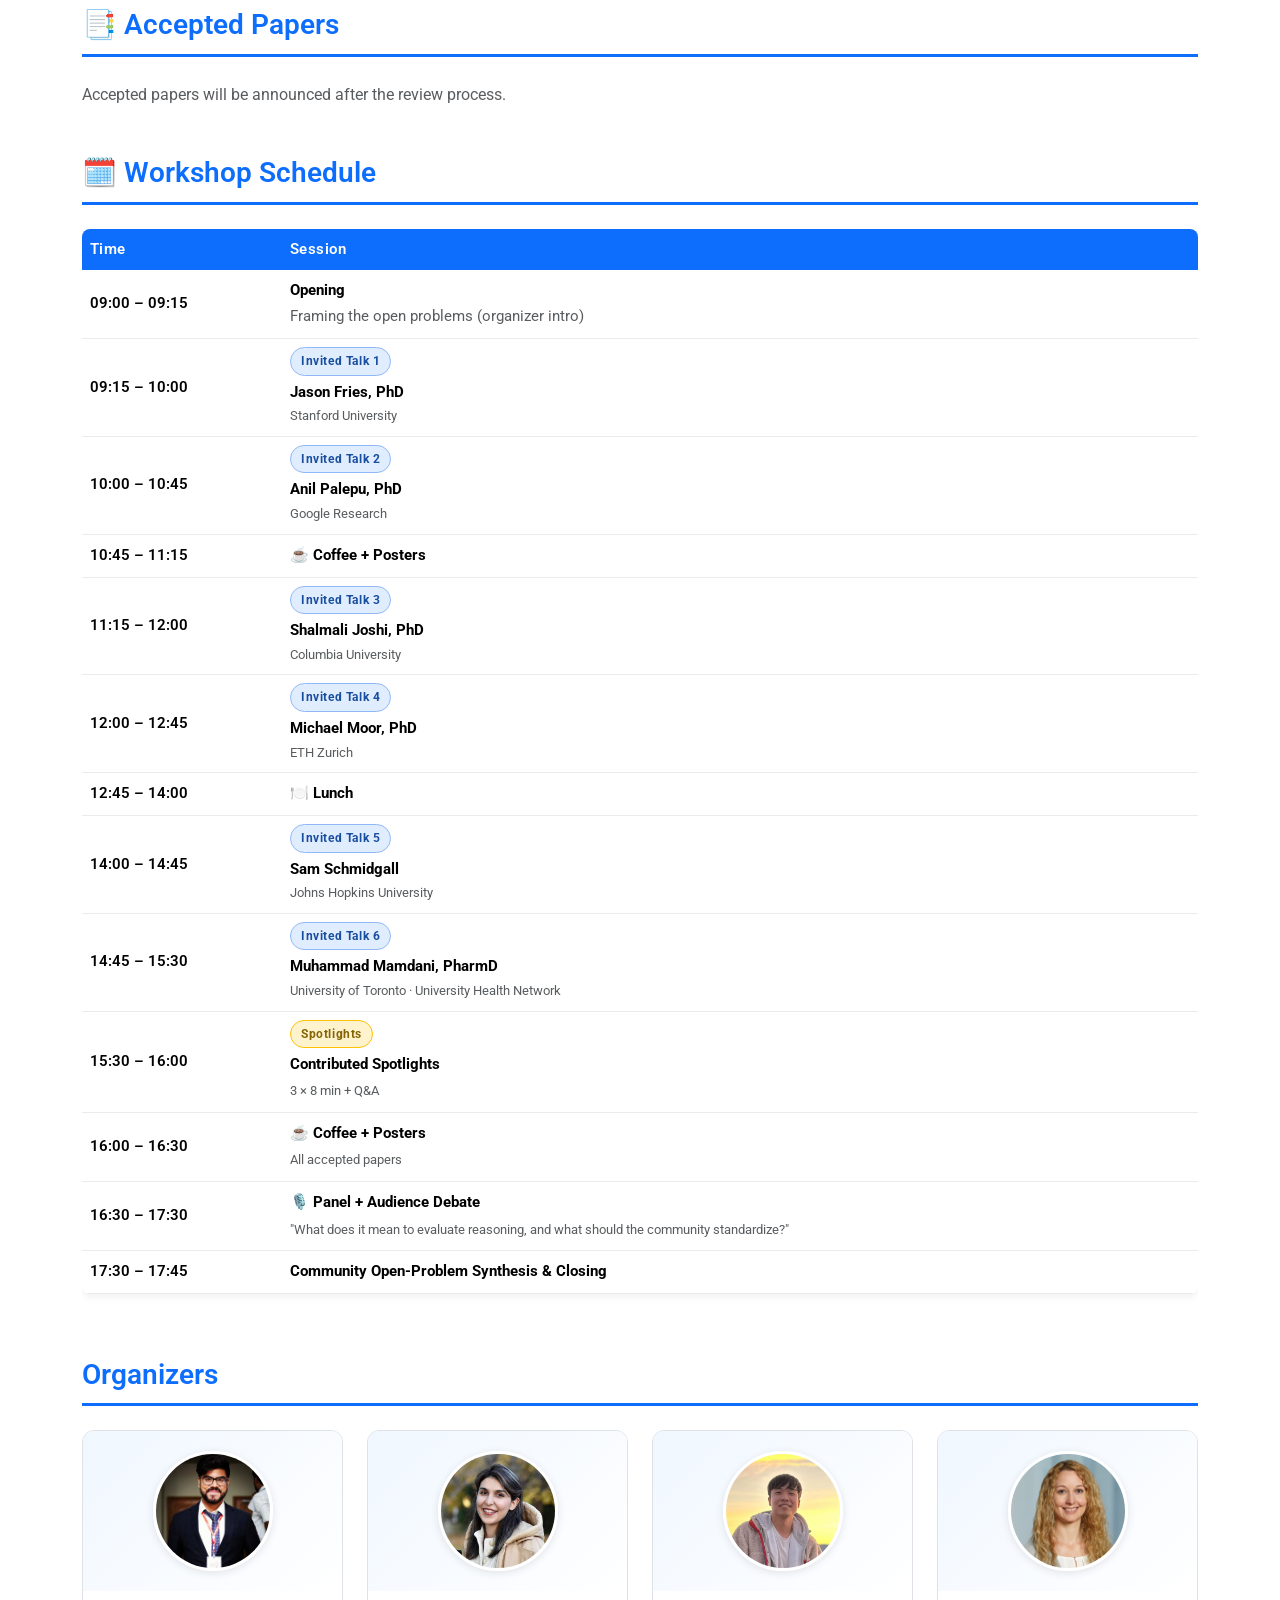
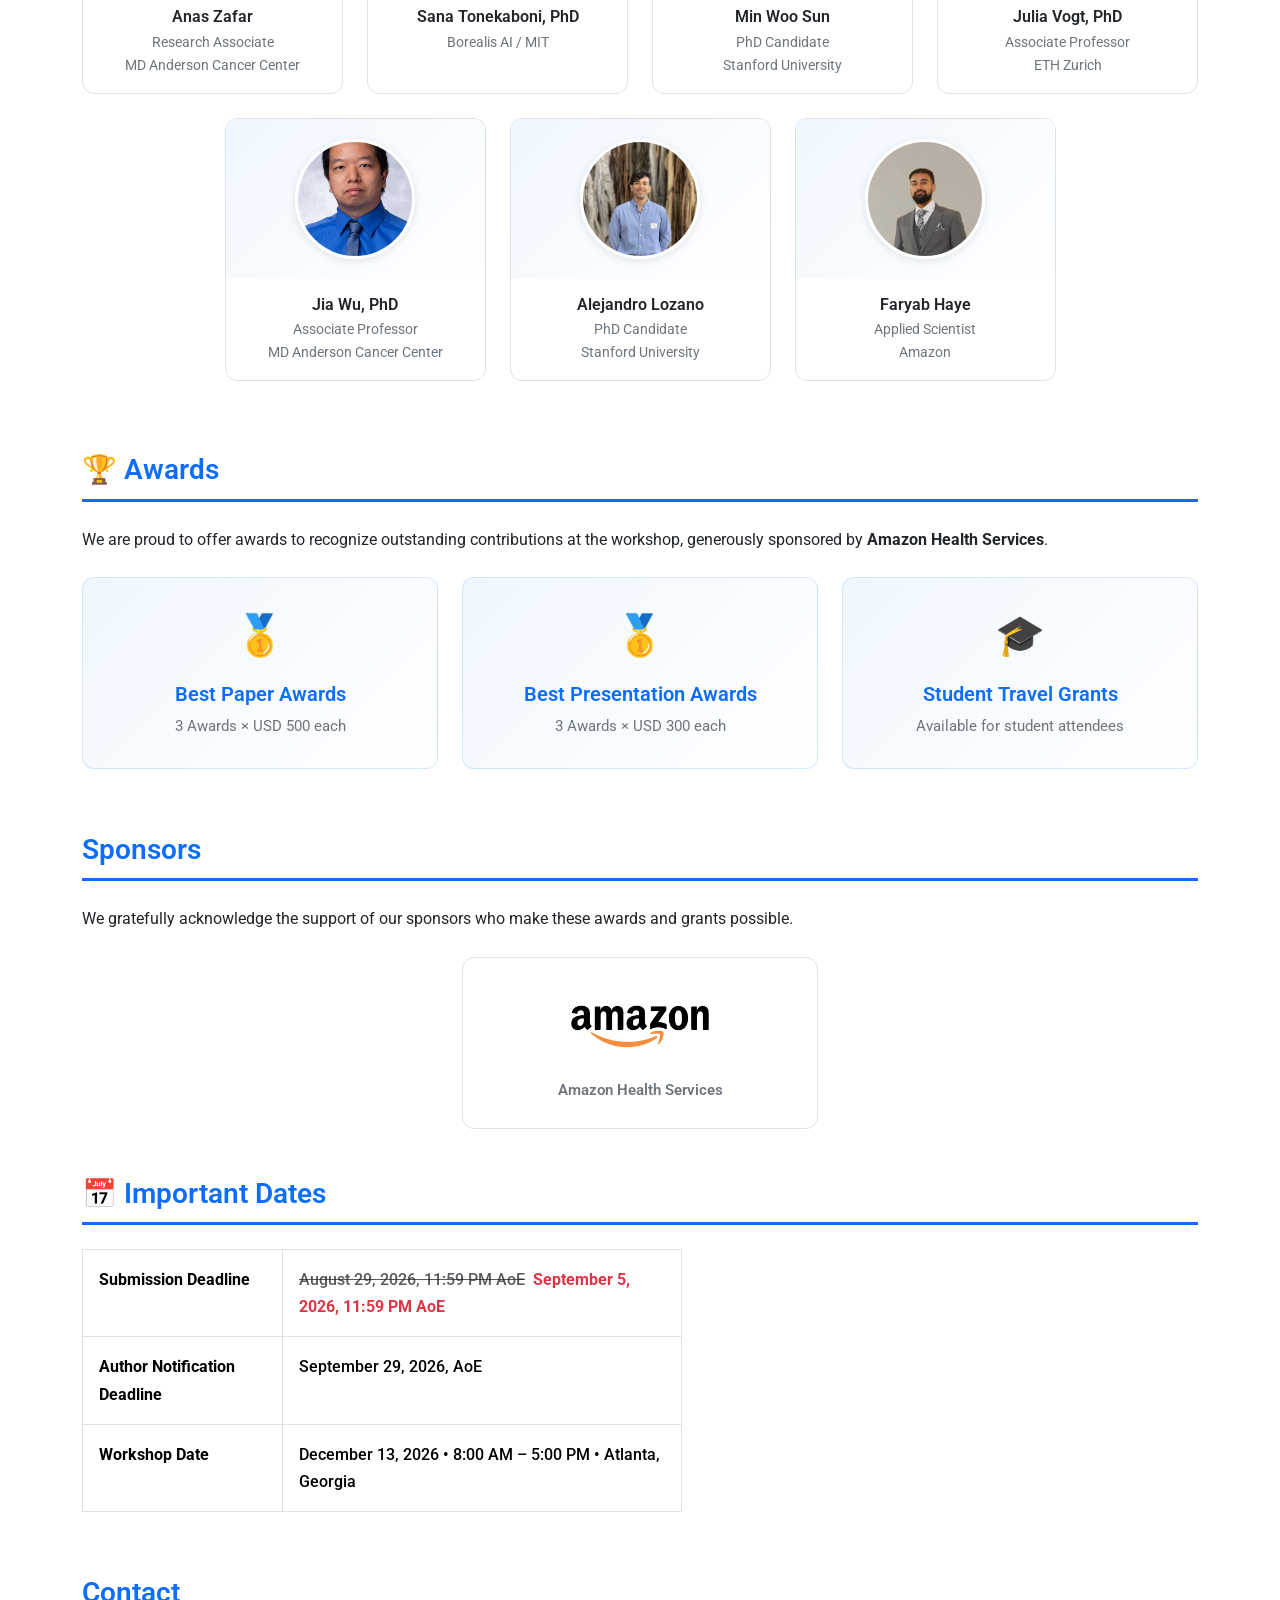
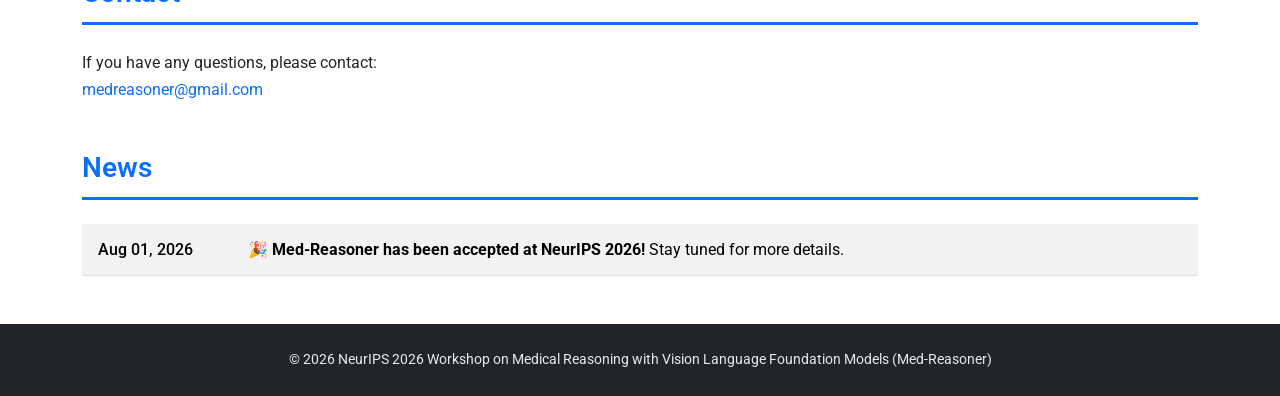
==== commit c9db2d3b: "Update workshop date to December 13, 2026 Co-authored-by: Cursor <cursoragent@cursor.com>" ====
--- a/index.html
+++ b/index.html
@@ -59,7 +59,7 @@
         <div class="container">
             <h1 class="display-4">NeurIPS 2026 Workshop on Medical Reasoning with Vision Language Foundation Models</h1>
             <h2 class="lead">(Med-Reasoner)</h2>
-            <p class="hero-date">December 12&ndash;13, 2026 &bull; 8:00 AM &ndash; 5:00 PM &bull; Atlanta, Georgia, USA</p>
+            <p class="hero-date">December 13, 2026 &bull; 8:00 AM &ndash; 5:00 PM &bull; Atlanta, Georgia, USA</p>
             <div class="mt-4">
                 <a href="https://openreview.net/group?id=NeurIPS.cc/2026/Workshop/Med-Reasoner" target="_blank" class="btn btn-light btn-lg me-3">Submit Your Paper</a>
                 <a href="call_for_paper.html" class="btn btn-outline-light btn-lg">Call for Papers</a>
@@ -397,7 +397,7 @@
                         </tr>
                         <tr>
                             <td class="date-label"><strong>Workshop Date</strong></td>
-                            <td class="date-value">December 12&ndash;13, 2026 &bull; 8:00 AM &ndash; 5:00 PM &bull; Atlanta, Georgia</td>
+                            <td class="date-value">December 13, 2026 &bull; 8:00 AM &ndash; 5:00 PM &bull; Atlanta, Georgia</td>
                         </tr>
                     </tbody>
                 </table>
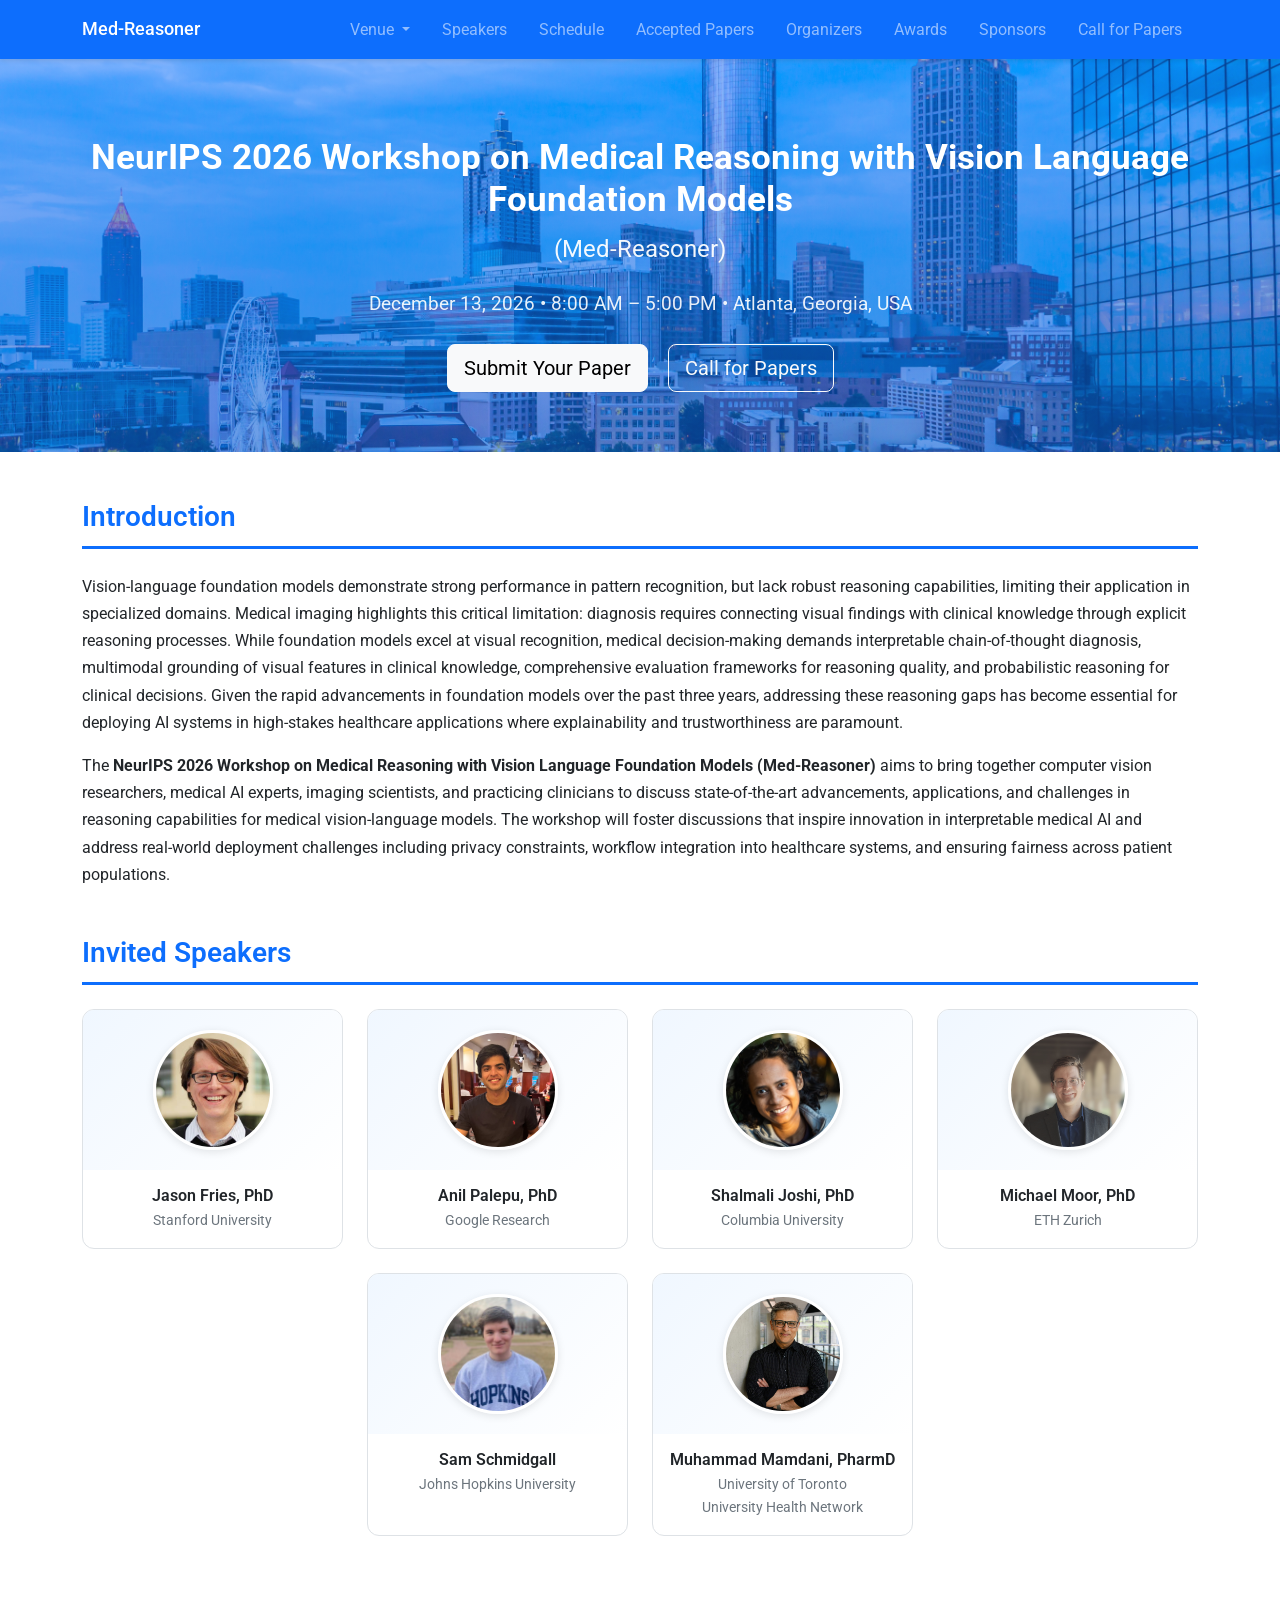
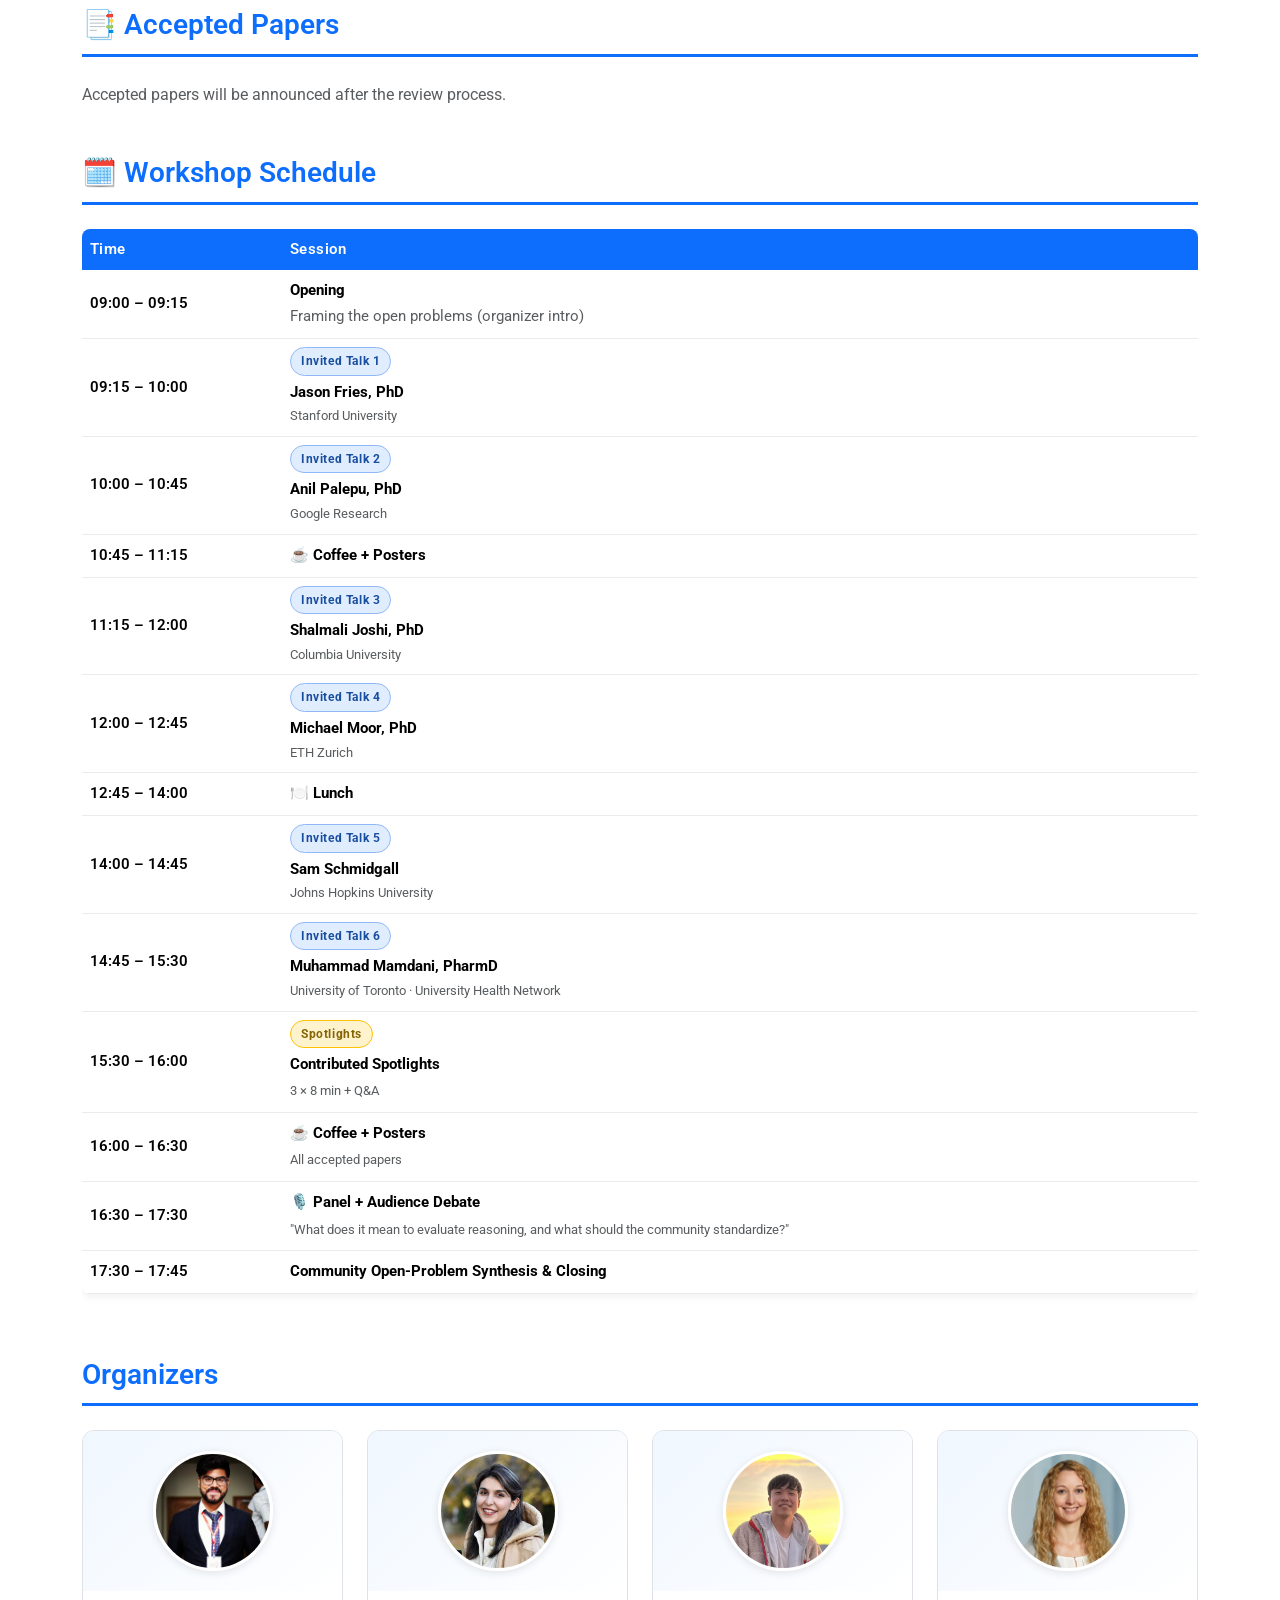
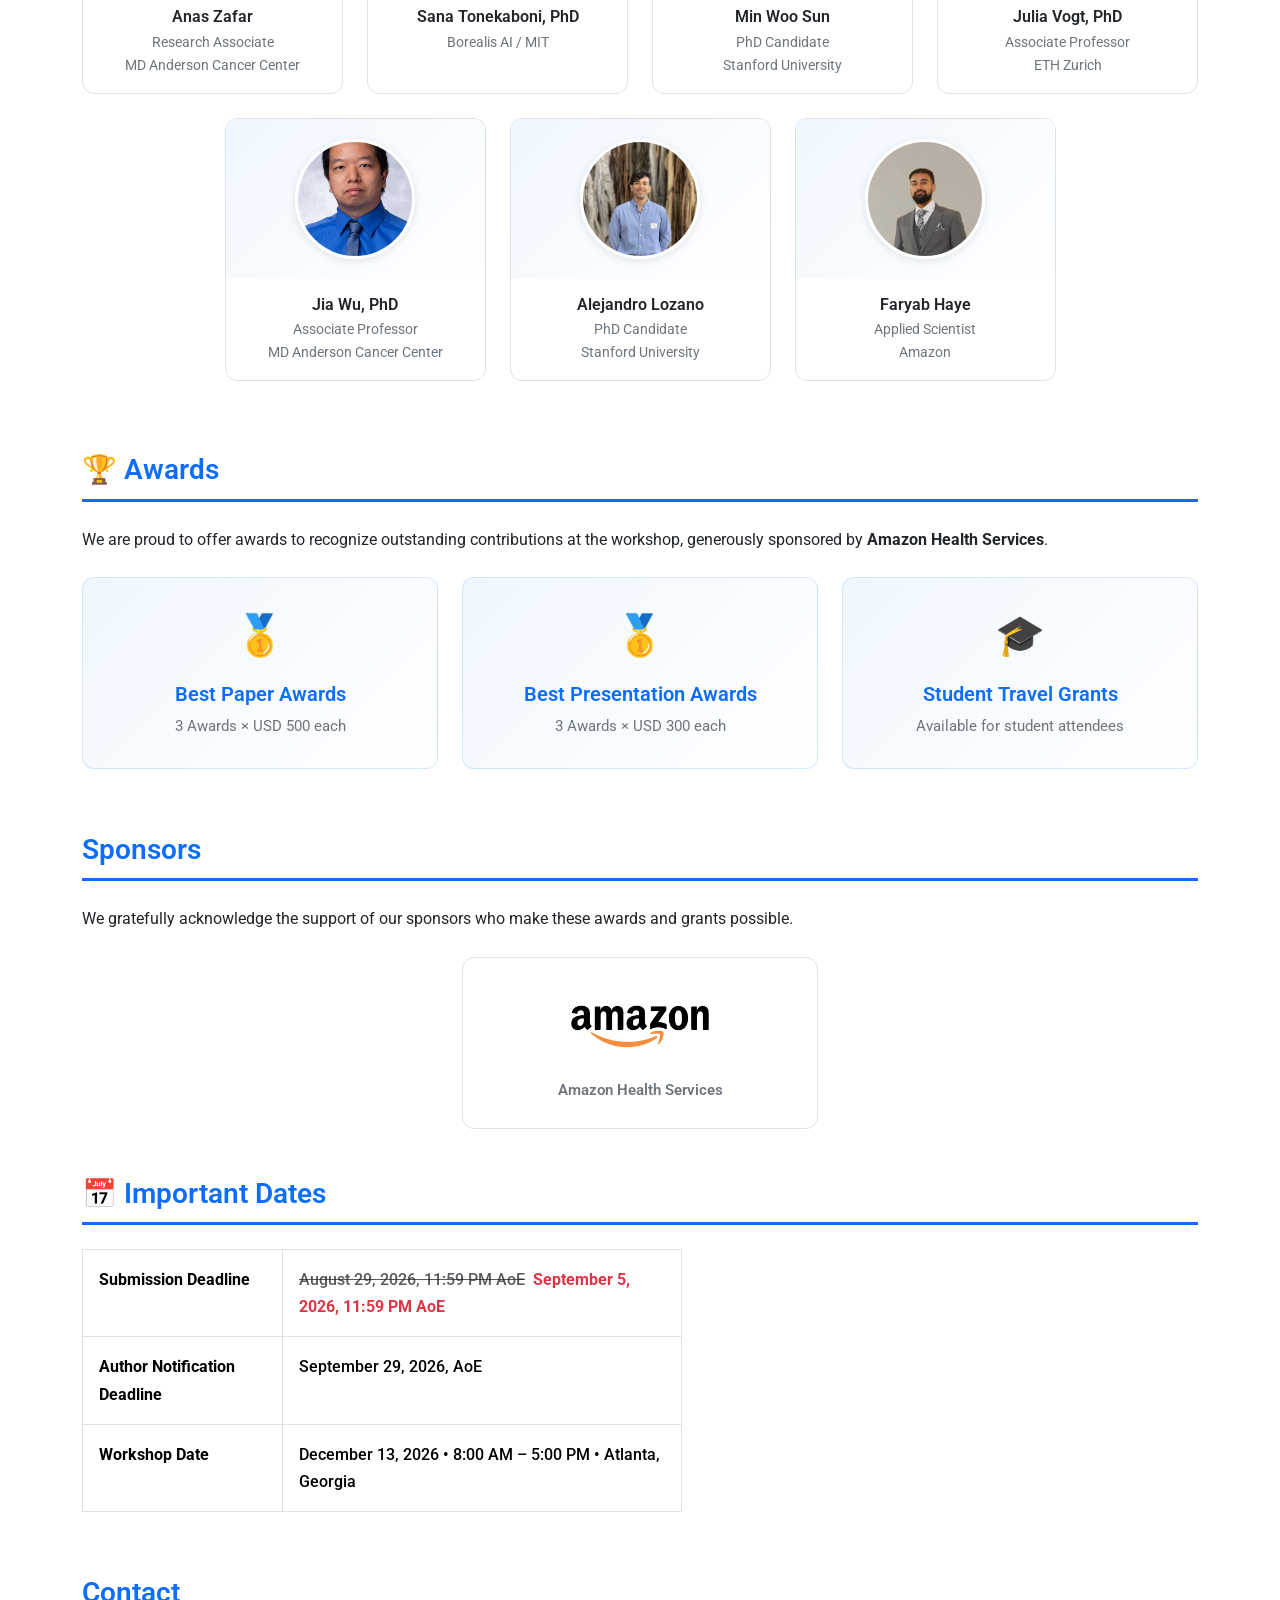
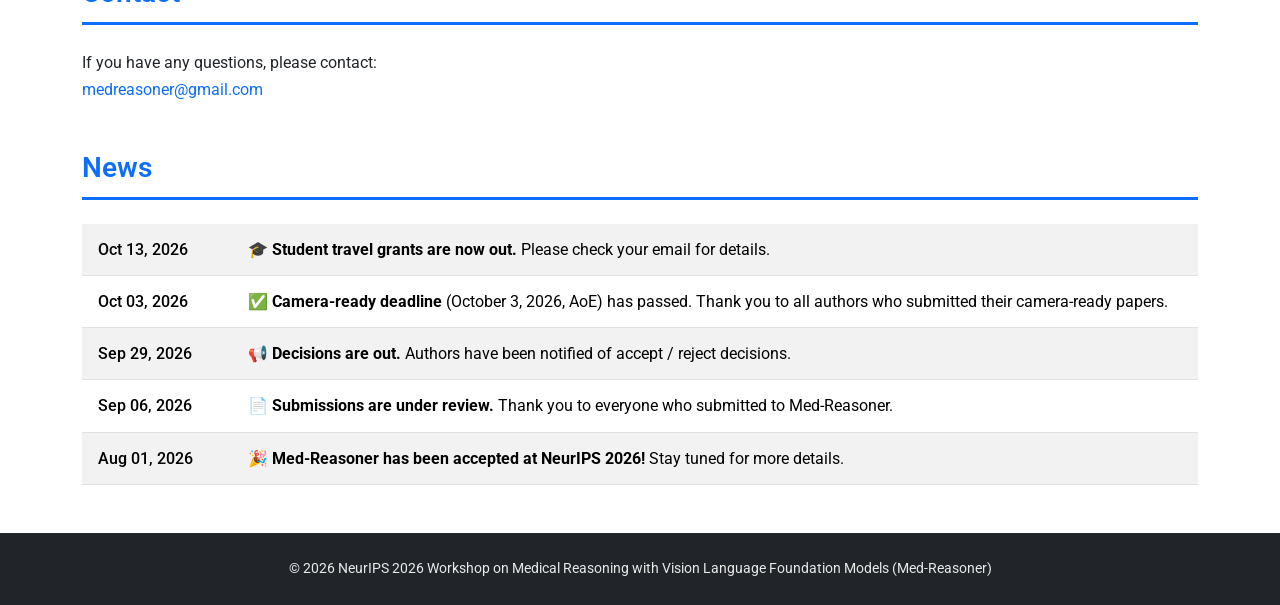
==== commit d6805d06: "Add review, decision, camera-ready, and travel grant news Co-authored-by: Cursor <cursoragent@cursor" ====
--- a/index.html
+++ b/index.html
@@ -418,6 +418,22 @@
                 <table class="table table-striped news-table">
                     <tbody>
                         <tr>
+                            <td class="news-date">Oct 13, 2026</td>
+                            <td>&#127891; <strong>Student travel grants are now out.</strong> Please check your email for details.</td>
+                        </tr>
+                        <tr>
+                            <td class="news-date">Oct 03, 2026</td>
+                            <td>&#9989; <strong>Camera-ready deadline</strong> (October 3, 2026, AoE) has passed. Thank you to all authors who submitted their camera-ready papers.</td>
+                        </tr>
+                        <tr>
+                            <td class="news-date">Sep 29, 2026</td>
+                            <td>&#128226; <strong>Decisions are out.</strong> Authors have been notified of accept / reject decisions.</td>
+                        </tr>
+                        <tr>
+                            <td class="news-date">Sep 06, 2026</td>
+                            <td>&#128196; <strong>Submissions are under review.</strong> Thank you to everyone who submitted to Med-Reasoner.</td>
+                        </tr>
+                        <tr>
                             <td class="news-date">Aug 01, 2026</td>
                             <td>&#127881; <strong>Med-Reasoner has been accepted at NeurIPS 2026!</strong> Stay tuned for more details.</td>
                         </tr>
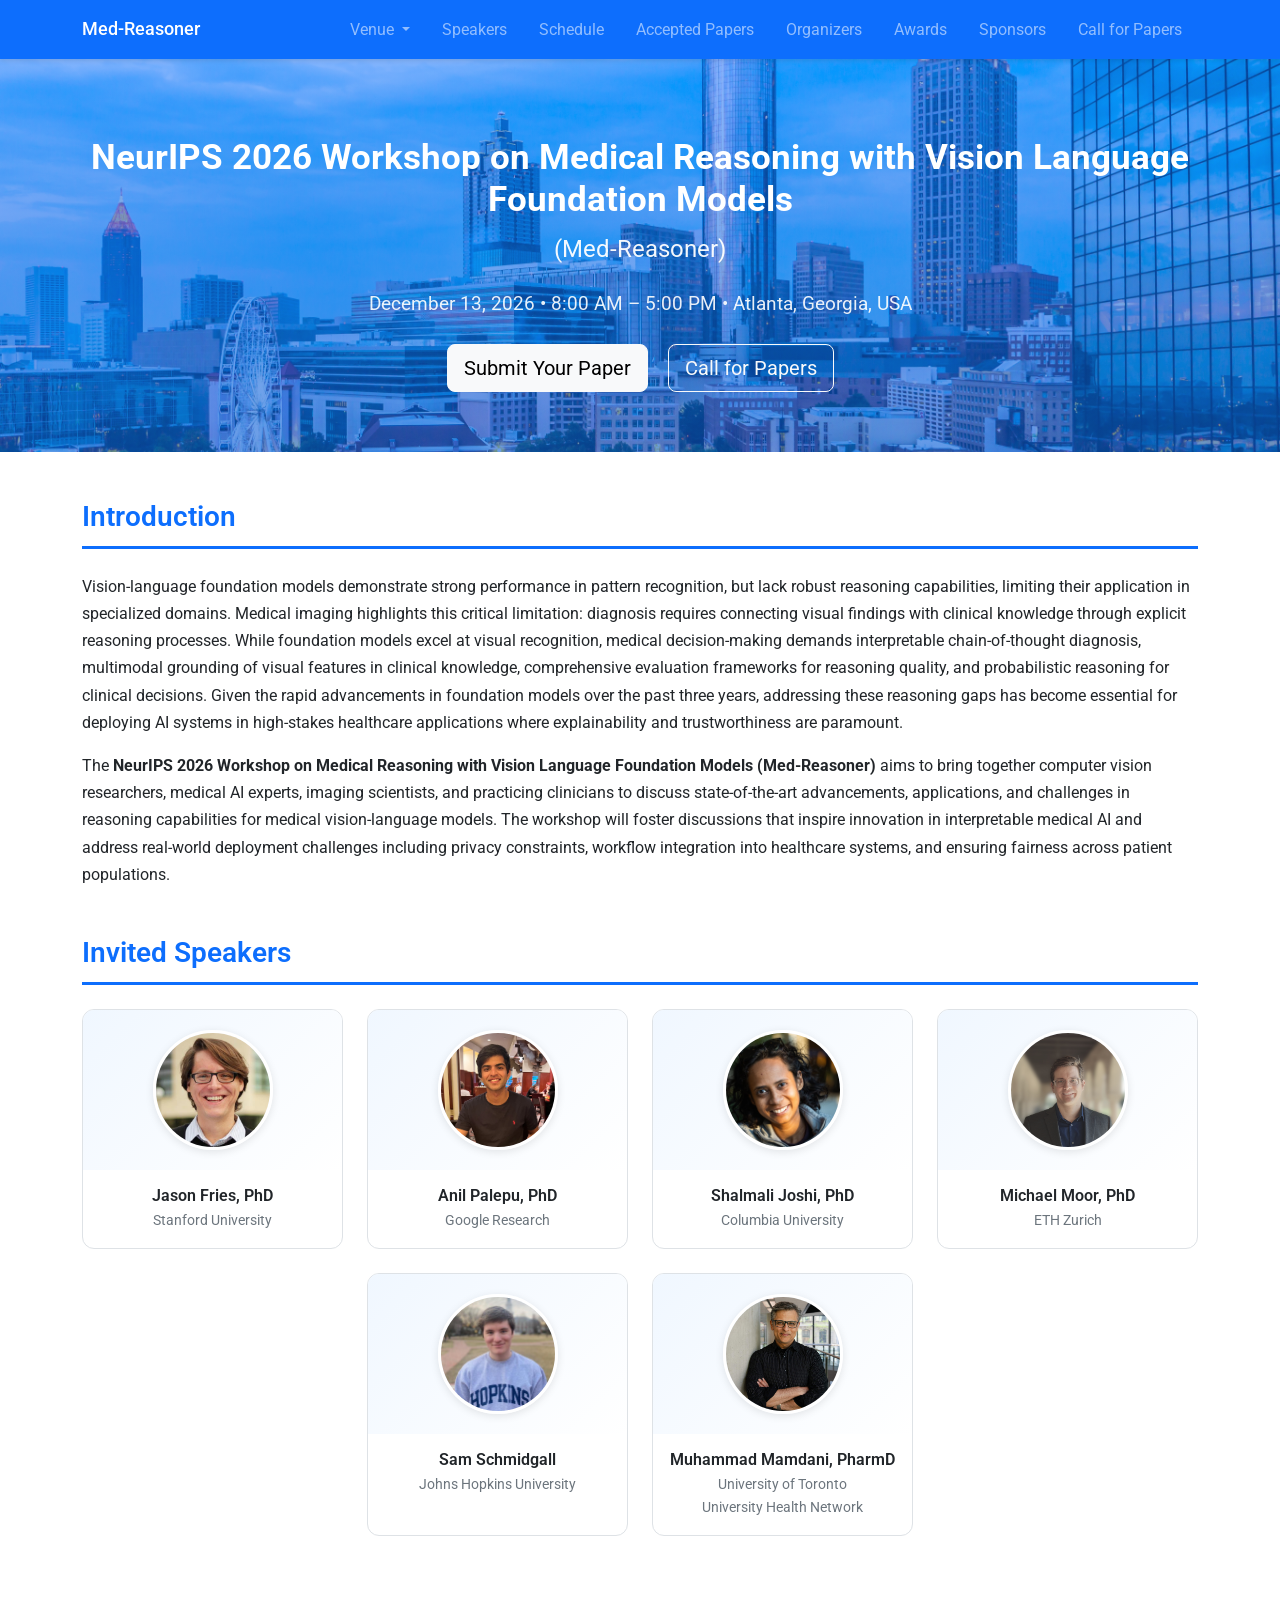
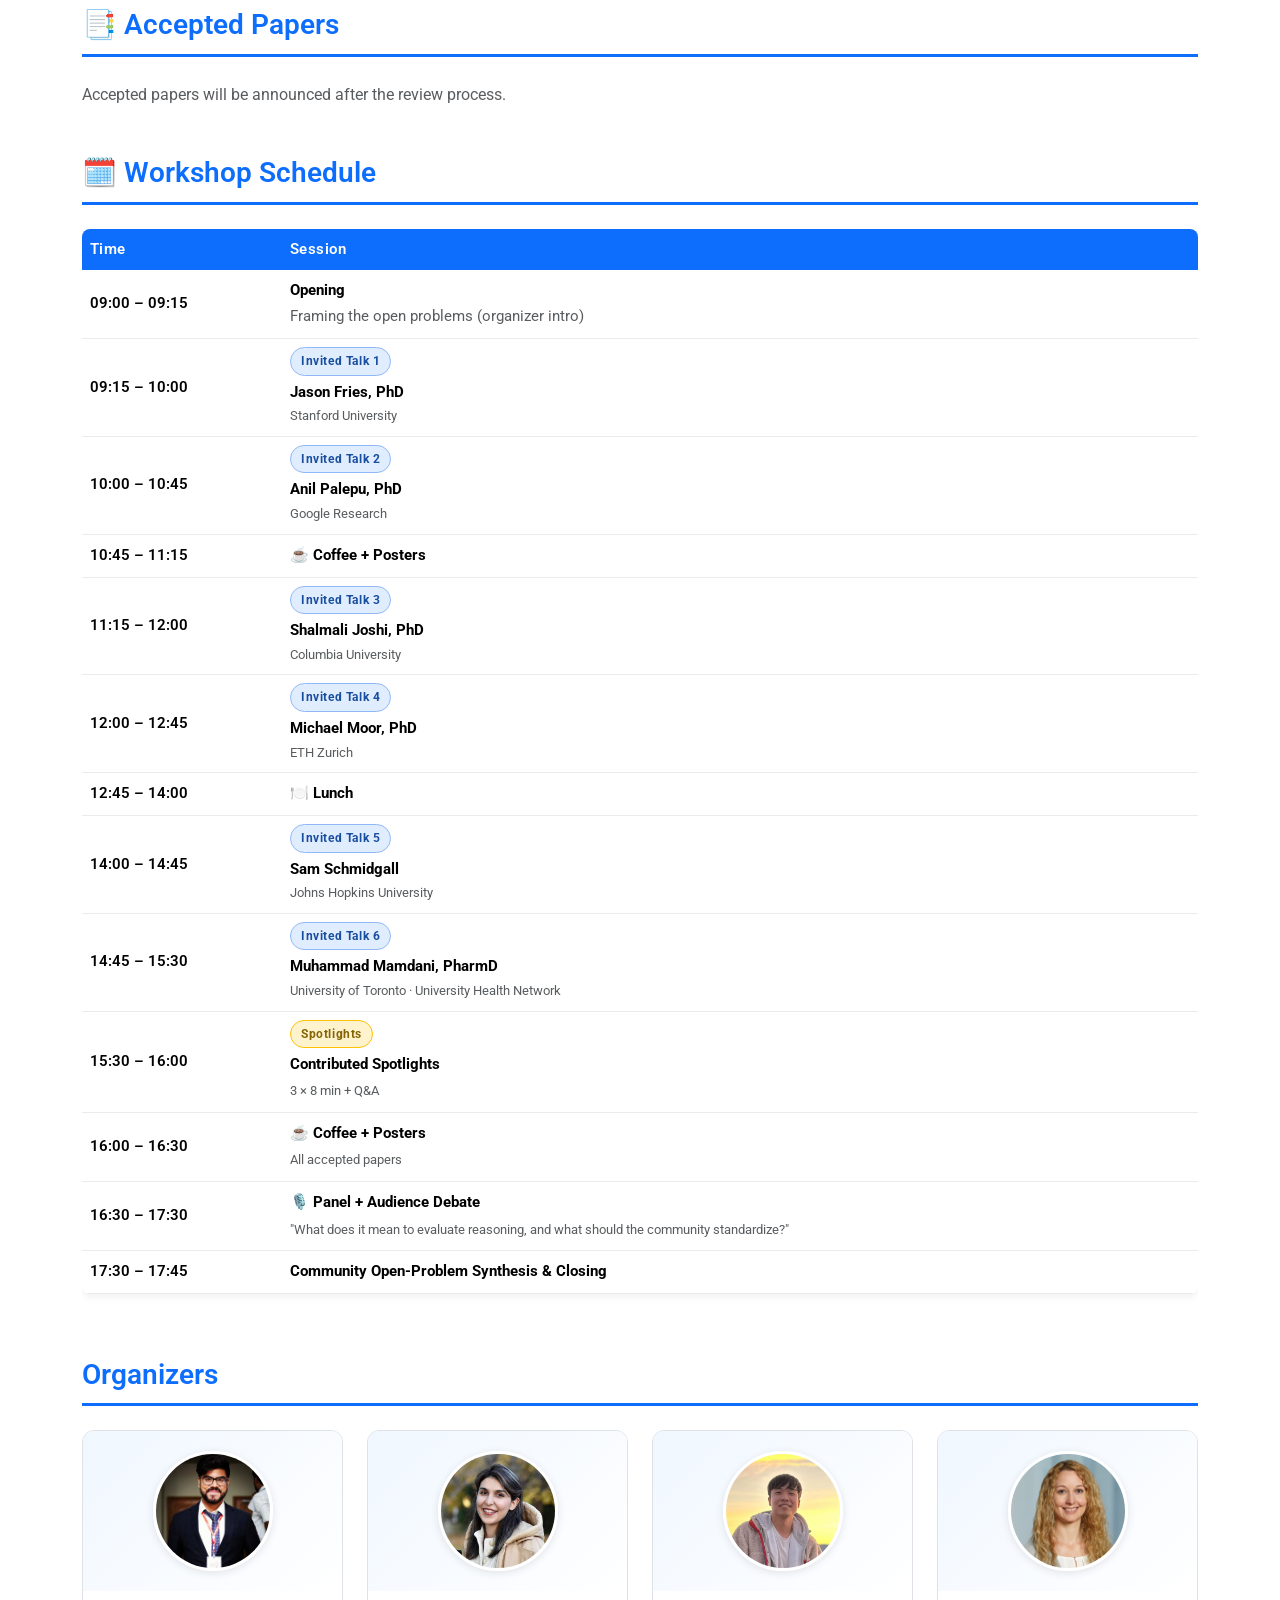
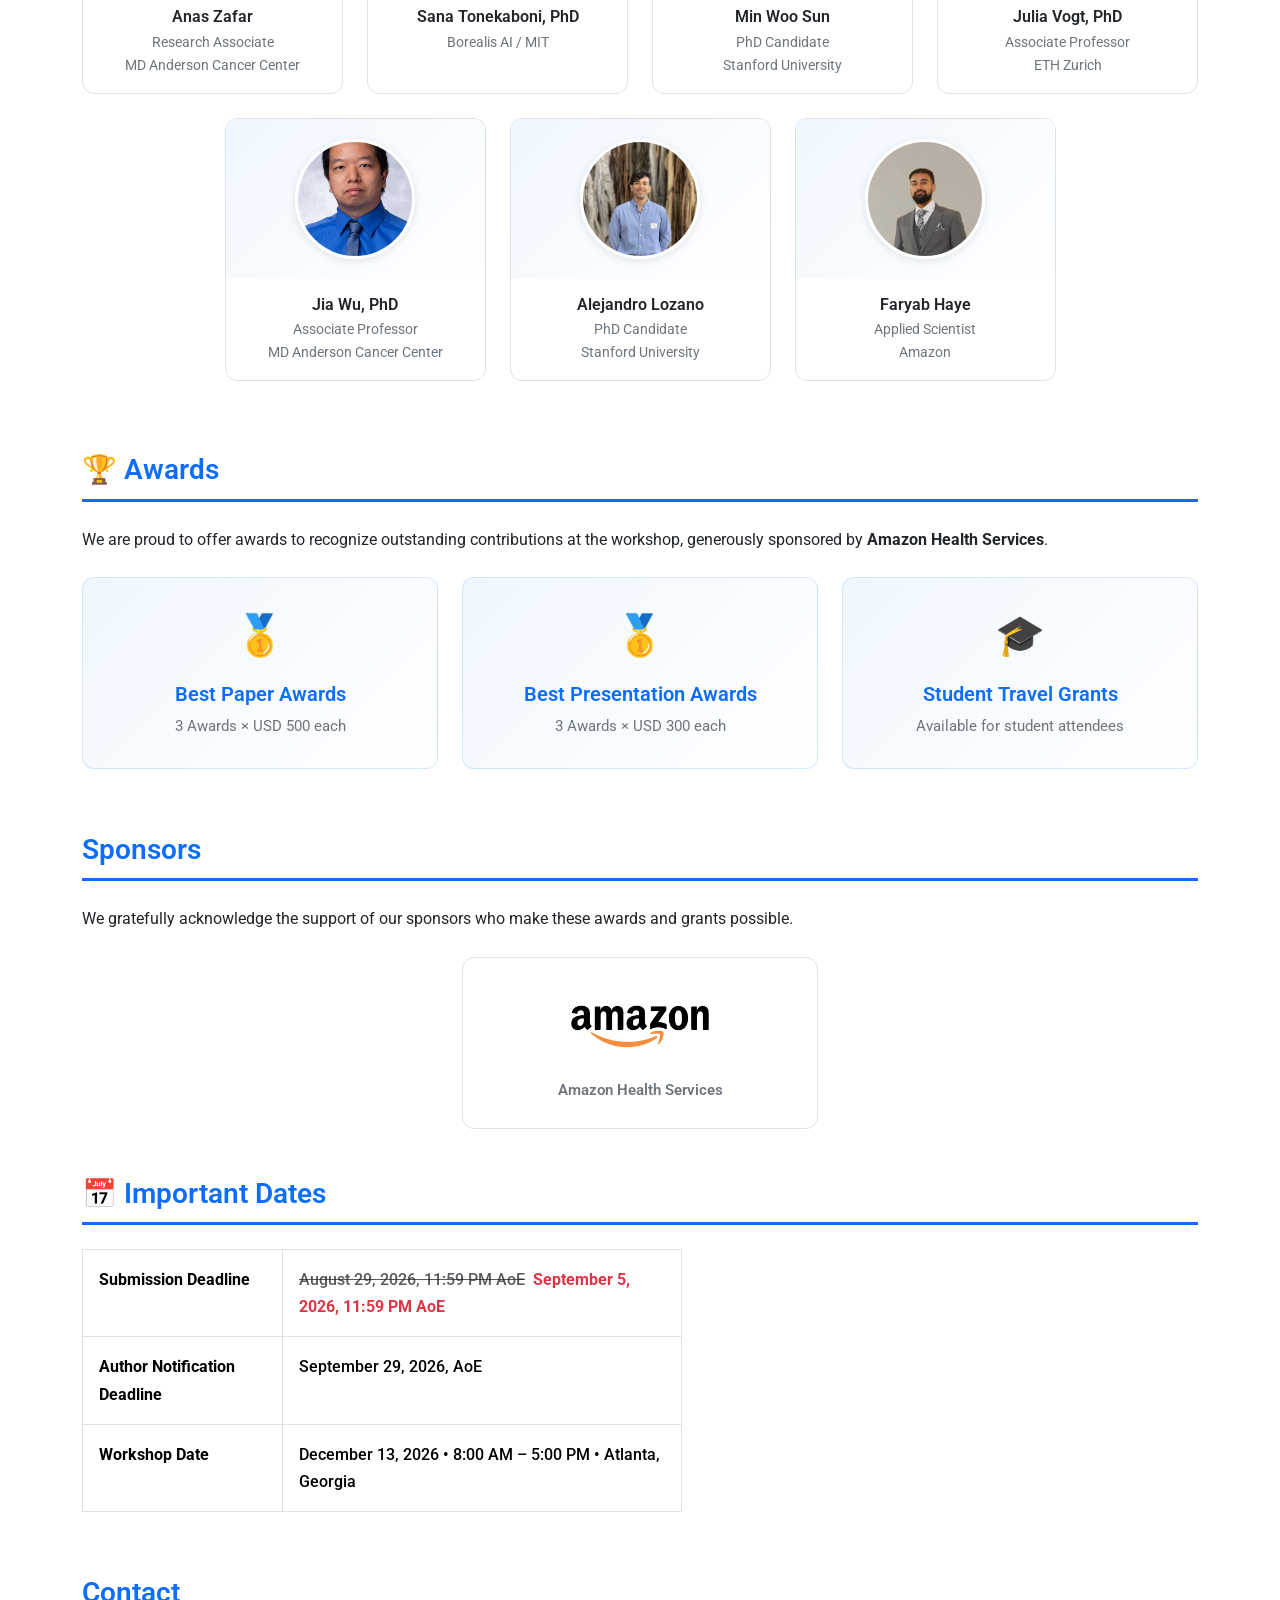
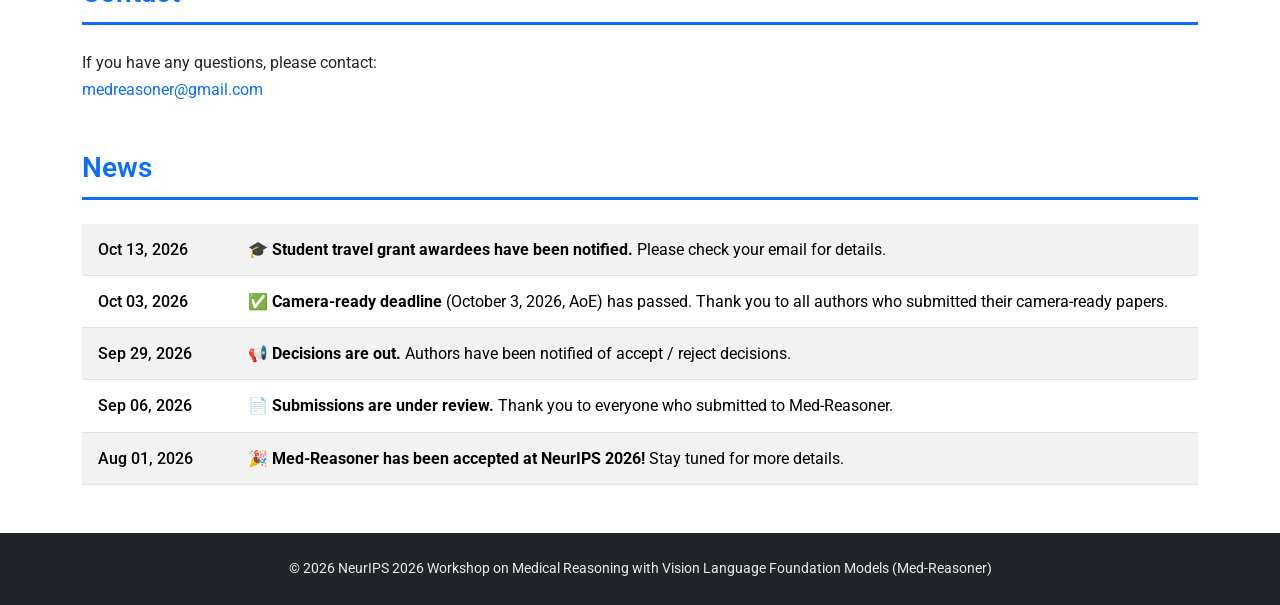
==== commit 905a222f: "Clarify that student travel grant awardees have been notified Co-authored-by: Cursor <cursoragent@cu" ====
--- a/index.html
+++ b/index.html
@@ -419,7 +419,7 @@
                     <tbody>
                         <tr>
                             <td class="news-date">Oct 13, 2026</td>
-                            <td>&#127891; <strong>Student travel grants are now out.</strong> Please check your email for details.</td>
+                            <td>&#127891; <strong>Student travel grant awardees have been notified.</strong> Please check your email for details.</td>
                         </tr>
                         <tr>
                             <td class="news-date">Oct 03, 2026</td>
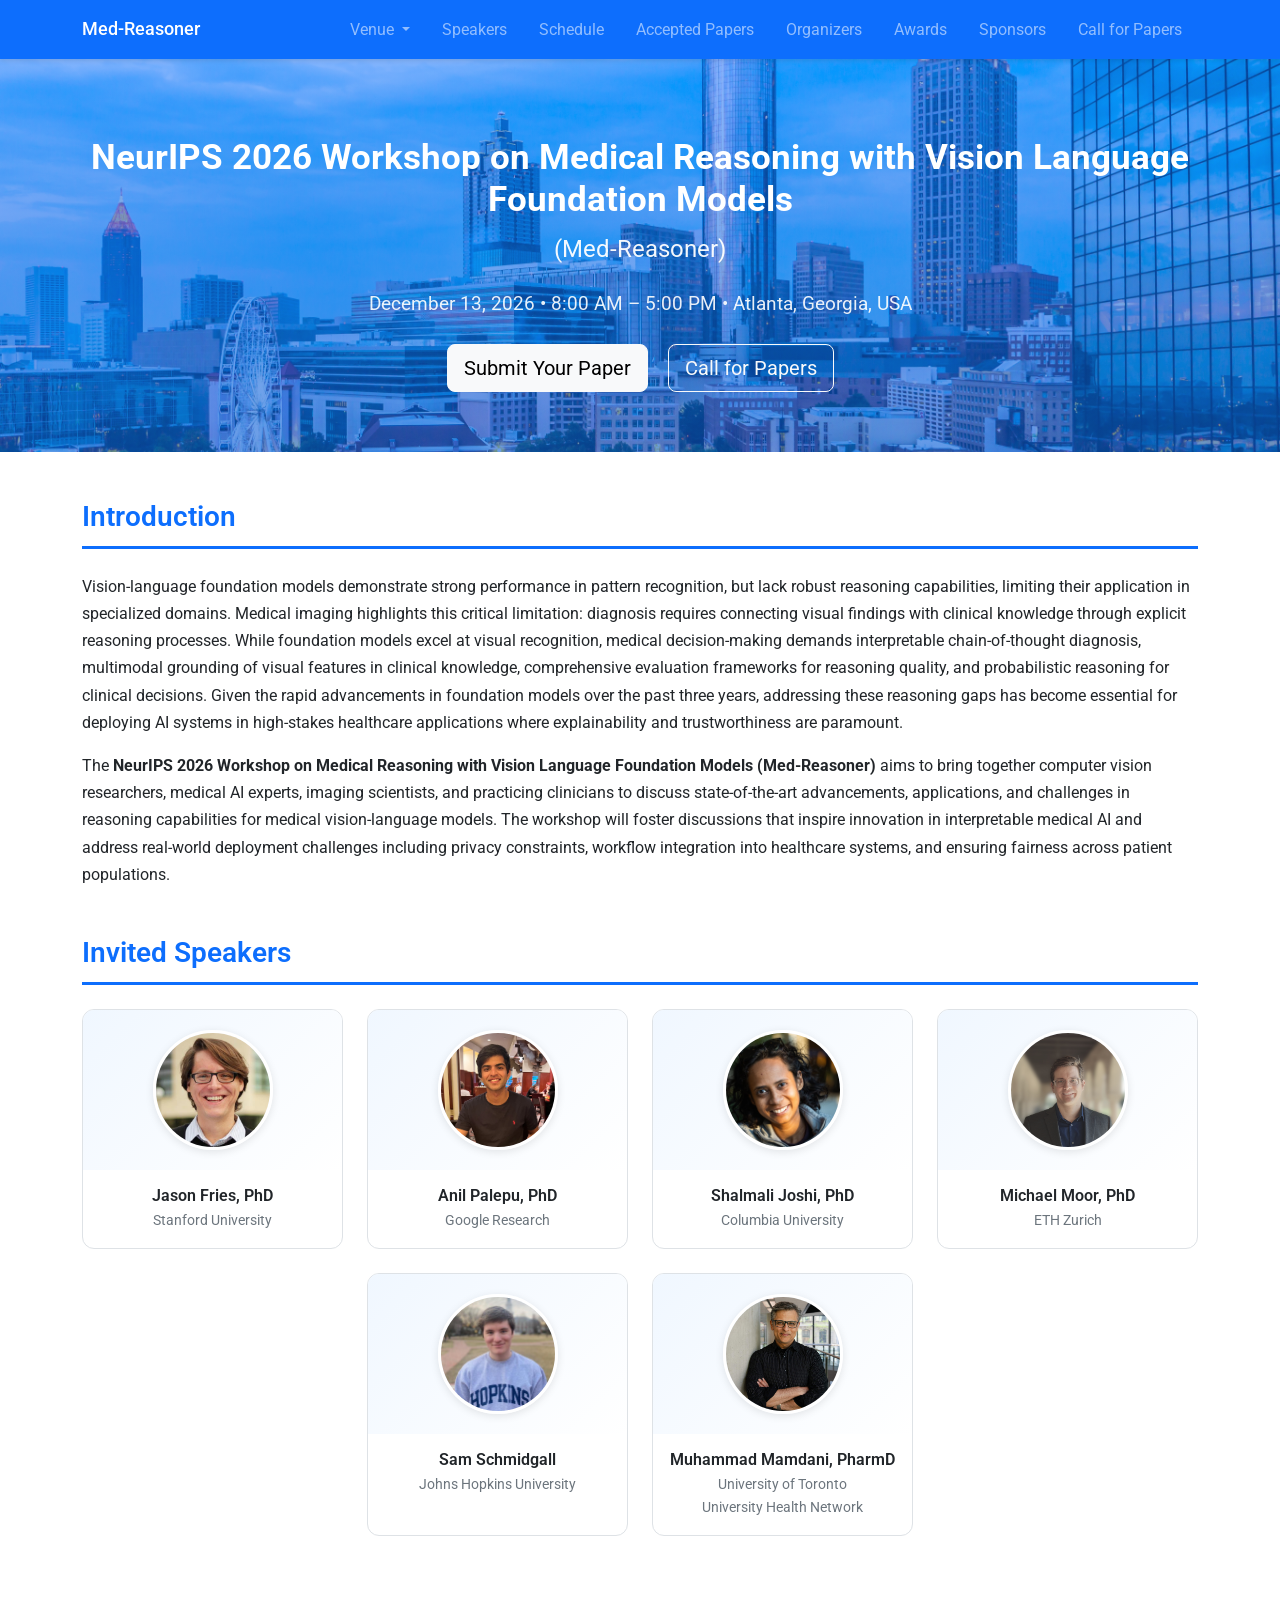
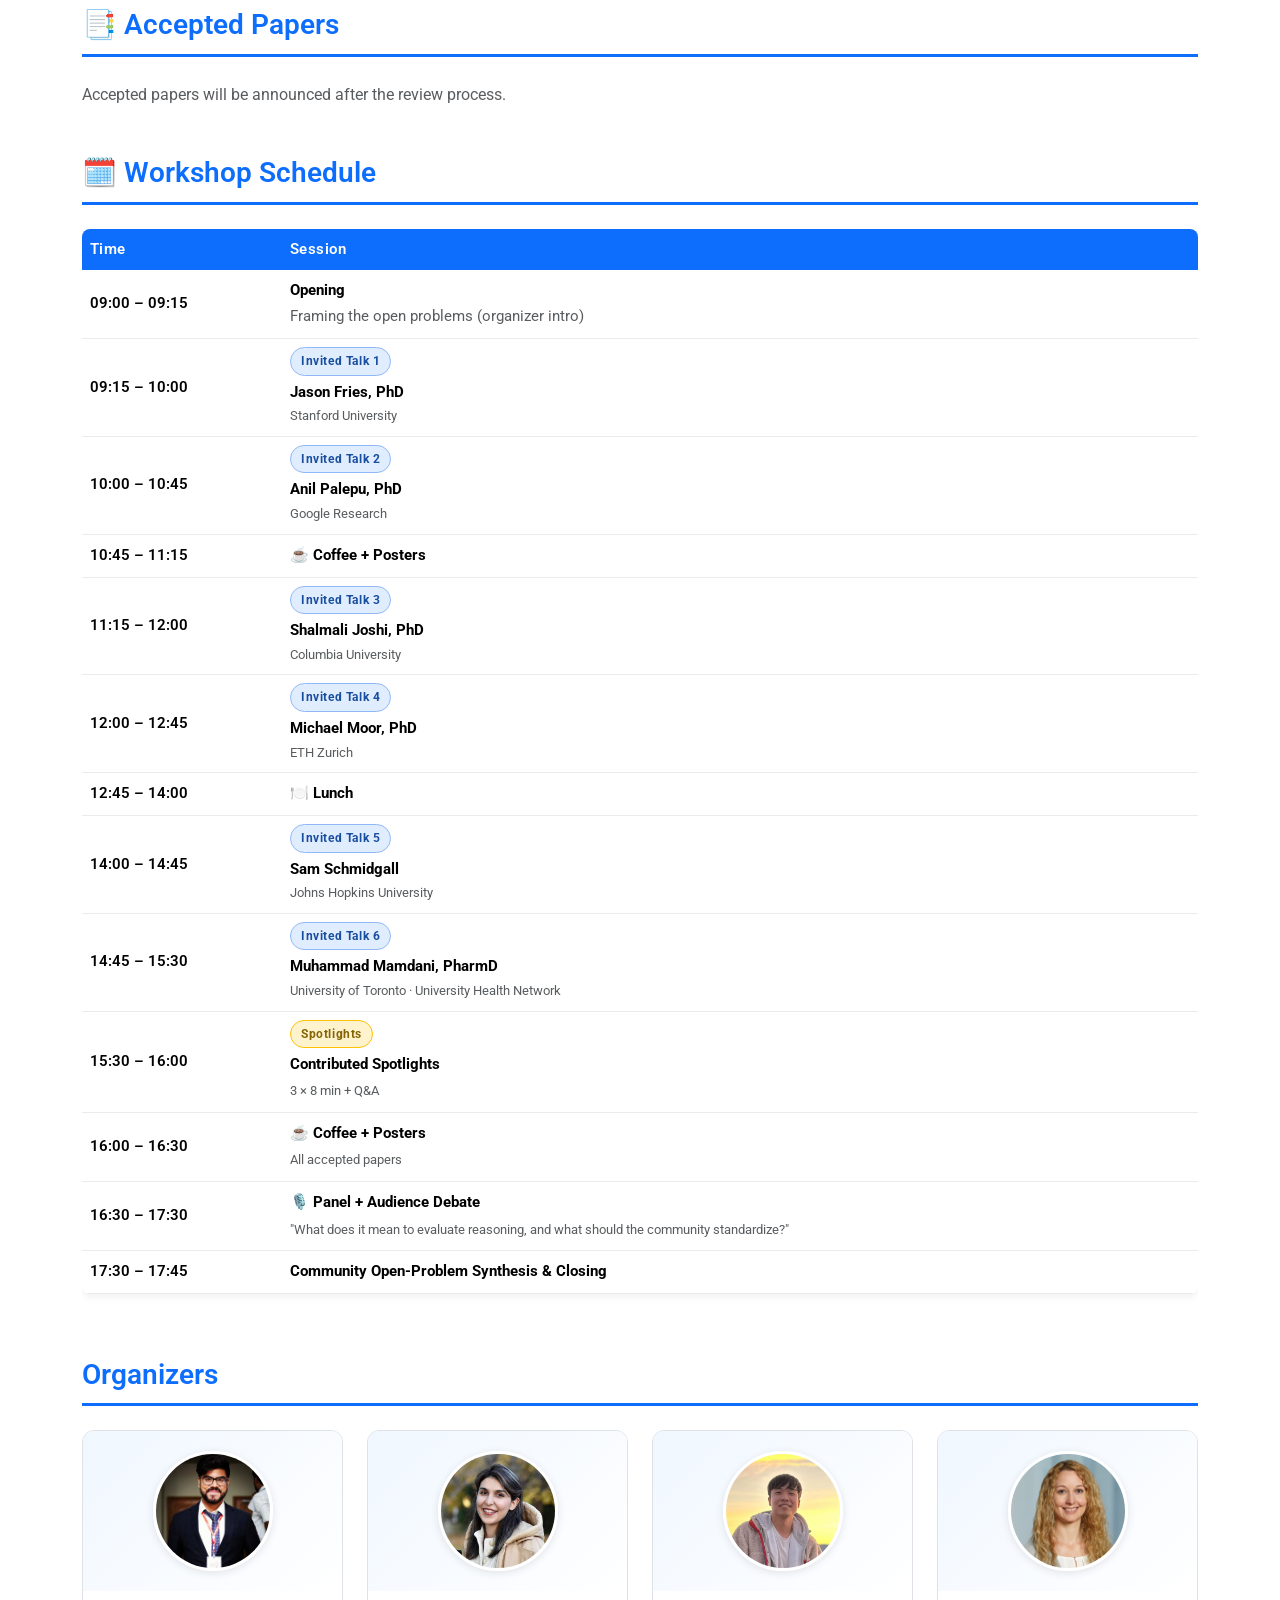
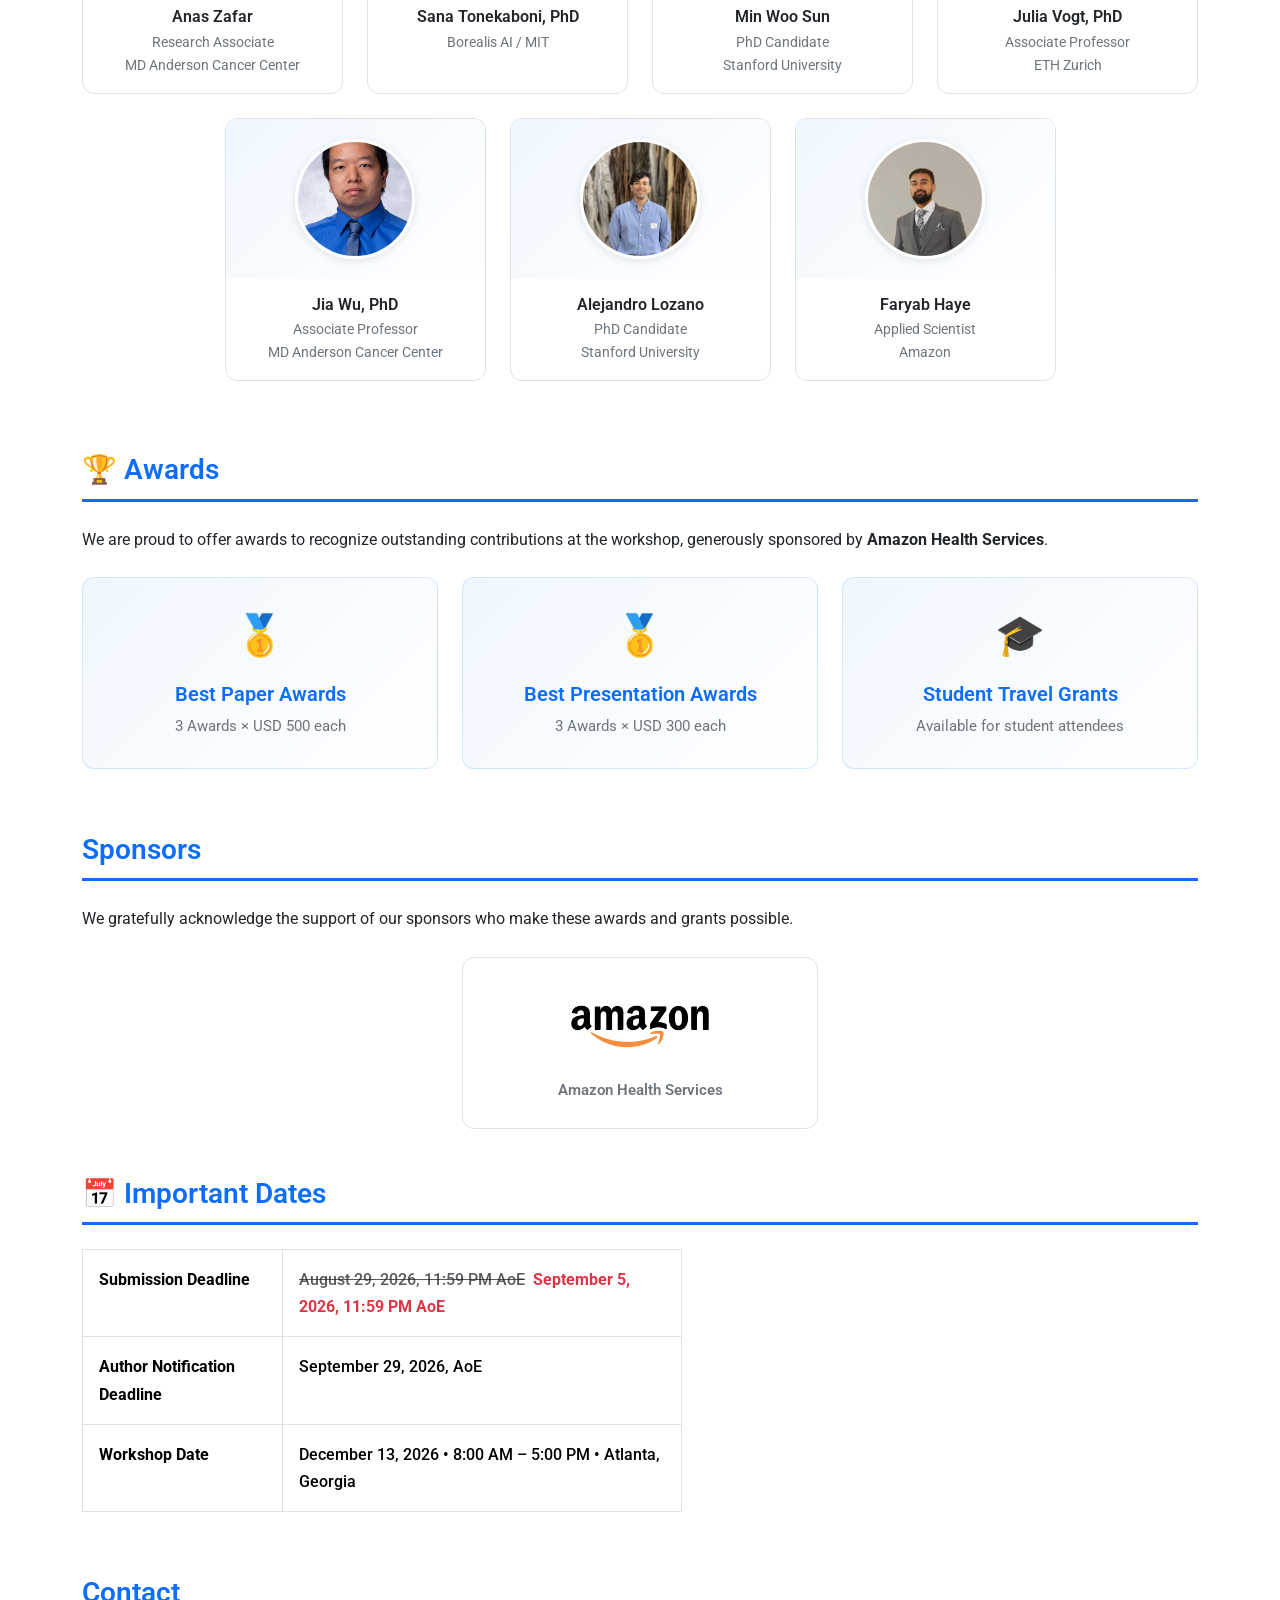
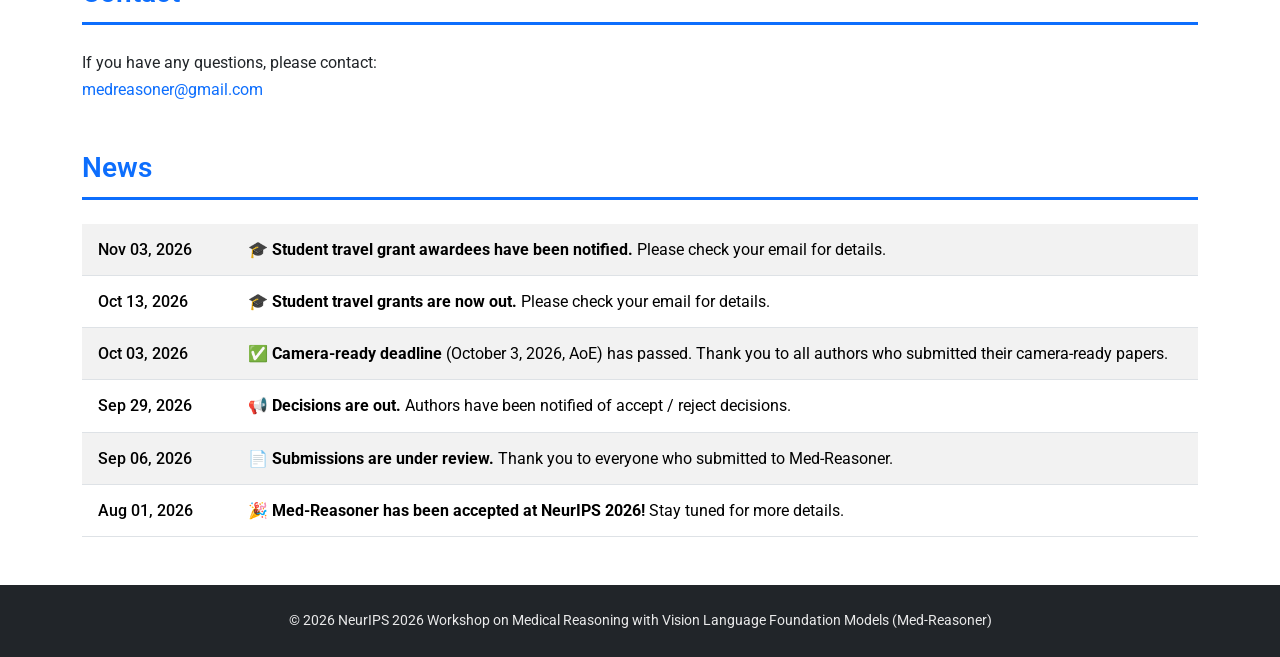
==== commit 4c40c179: "Add Nov 3 news that travel grant awardees have been notified Co-authored-by: Cursor <cursoragent@cur" ====
--- a/index.html
+++ b/index.html
@@ -418,8 +418,12 @@
                 <table class="table table-striped news-table">
                     <tbody>
                         <tr>
+                            <td class="news-date">Nov 03, 2026</td>
+                            <td>&#127891; <strong>Student travel grant awardees have been notified.</strong> Please check your email for details.</td>
+                        </tr>
+                        <tr>
                             <td class="news-date">Oct 13, 2026</td>
-                            <td>&#127891; <strong>Student travel grant awardees have been notified.</strong> Please check your email for details.</td>
+                            <td>&#127891; <strong>Student travel grants are now out.</strong> Please check your email for details.</td>
                         </tr>
                         <tr>
                             <td class="news-date">Oct 03, 2026</td>
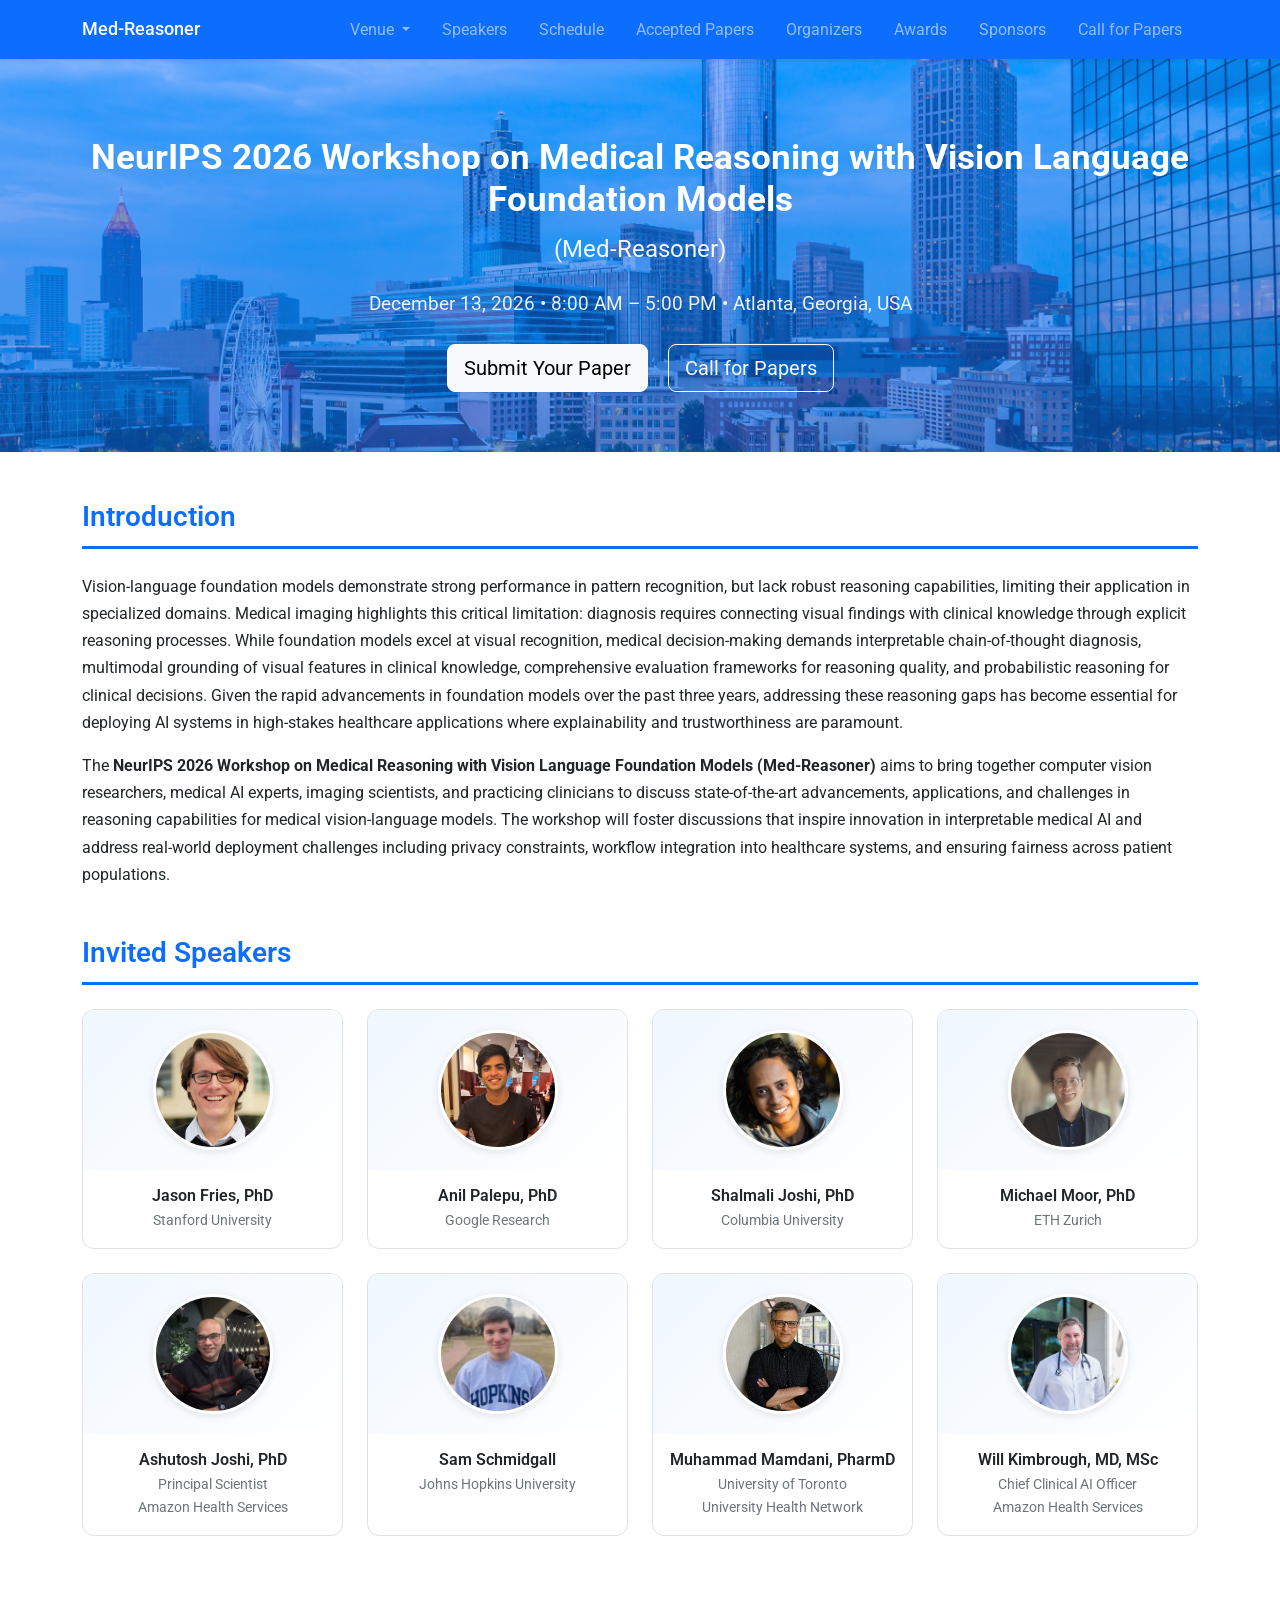
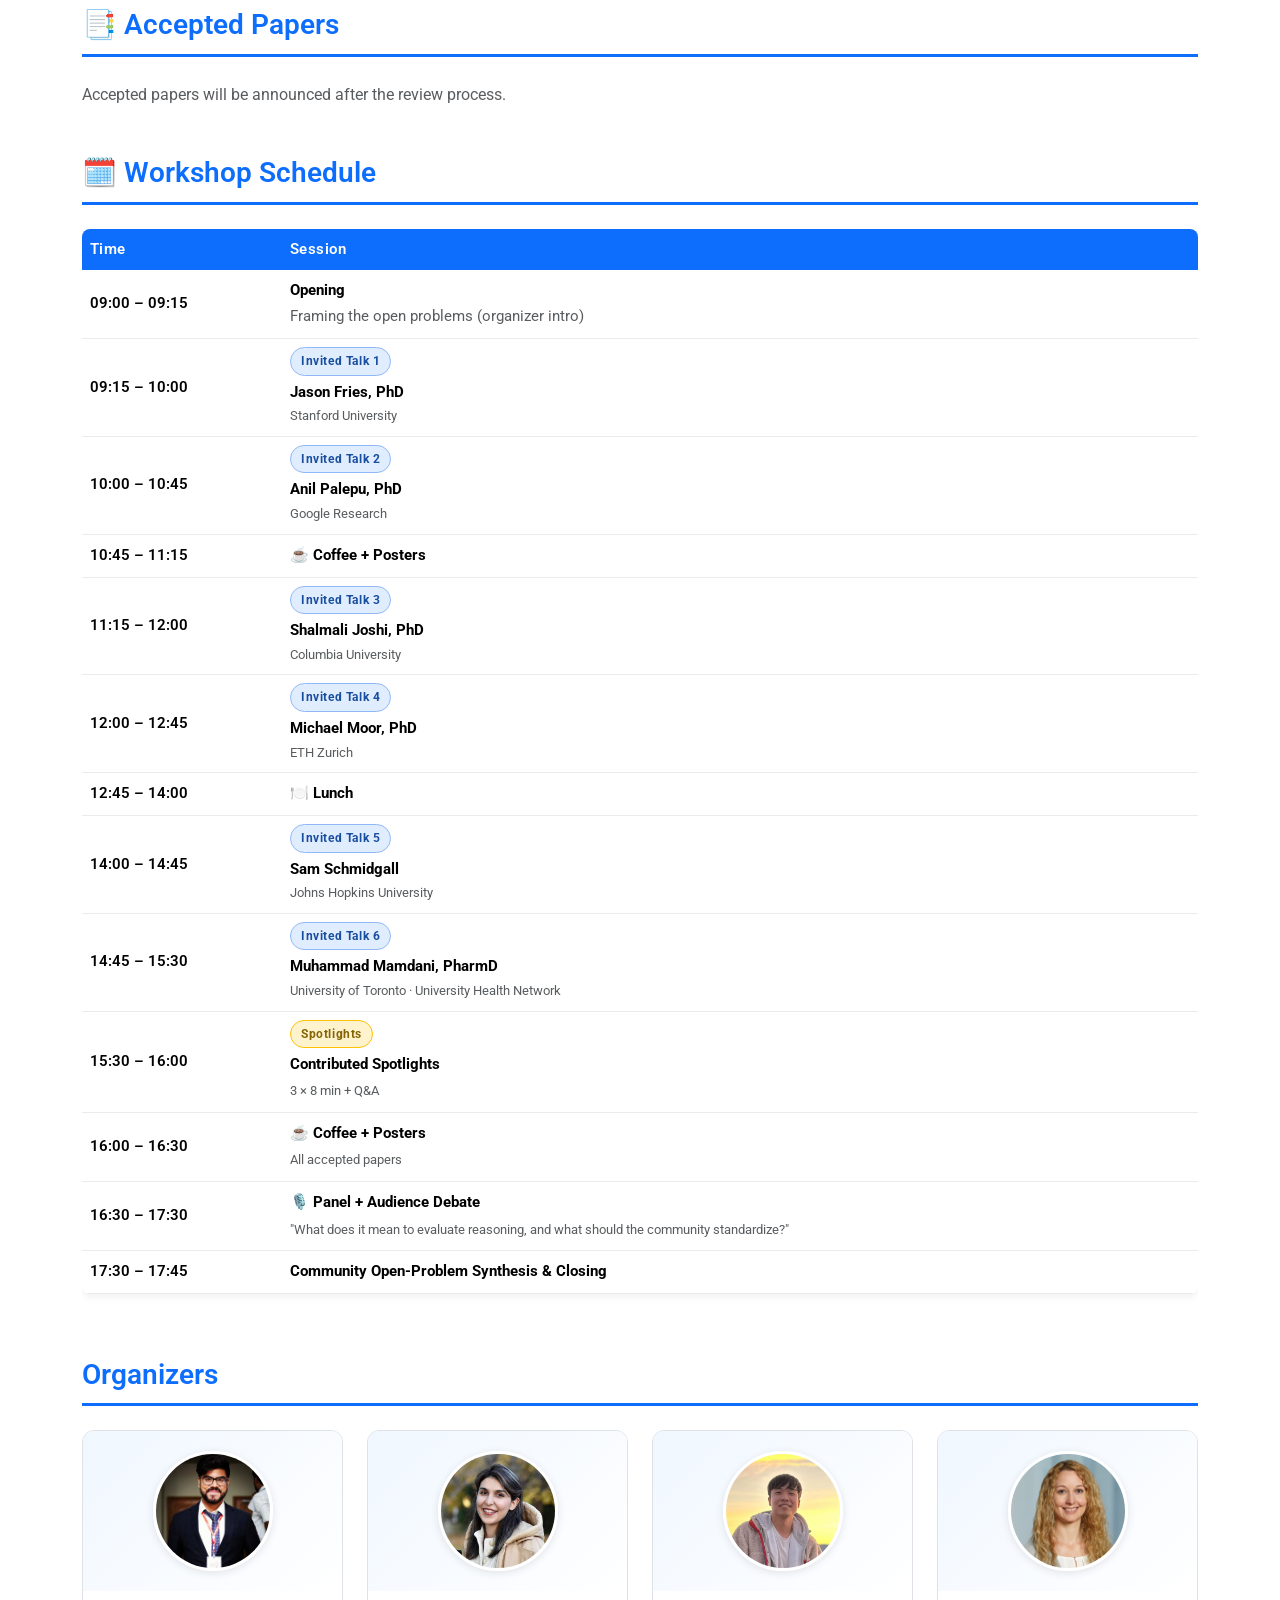
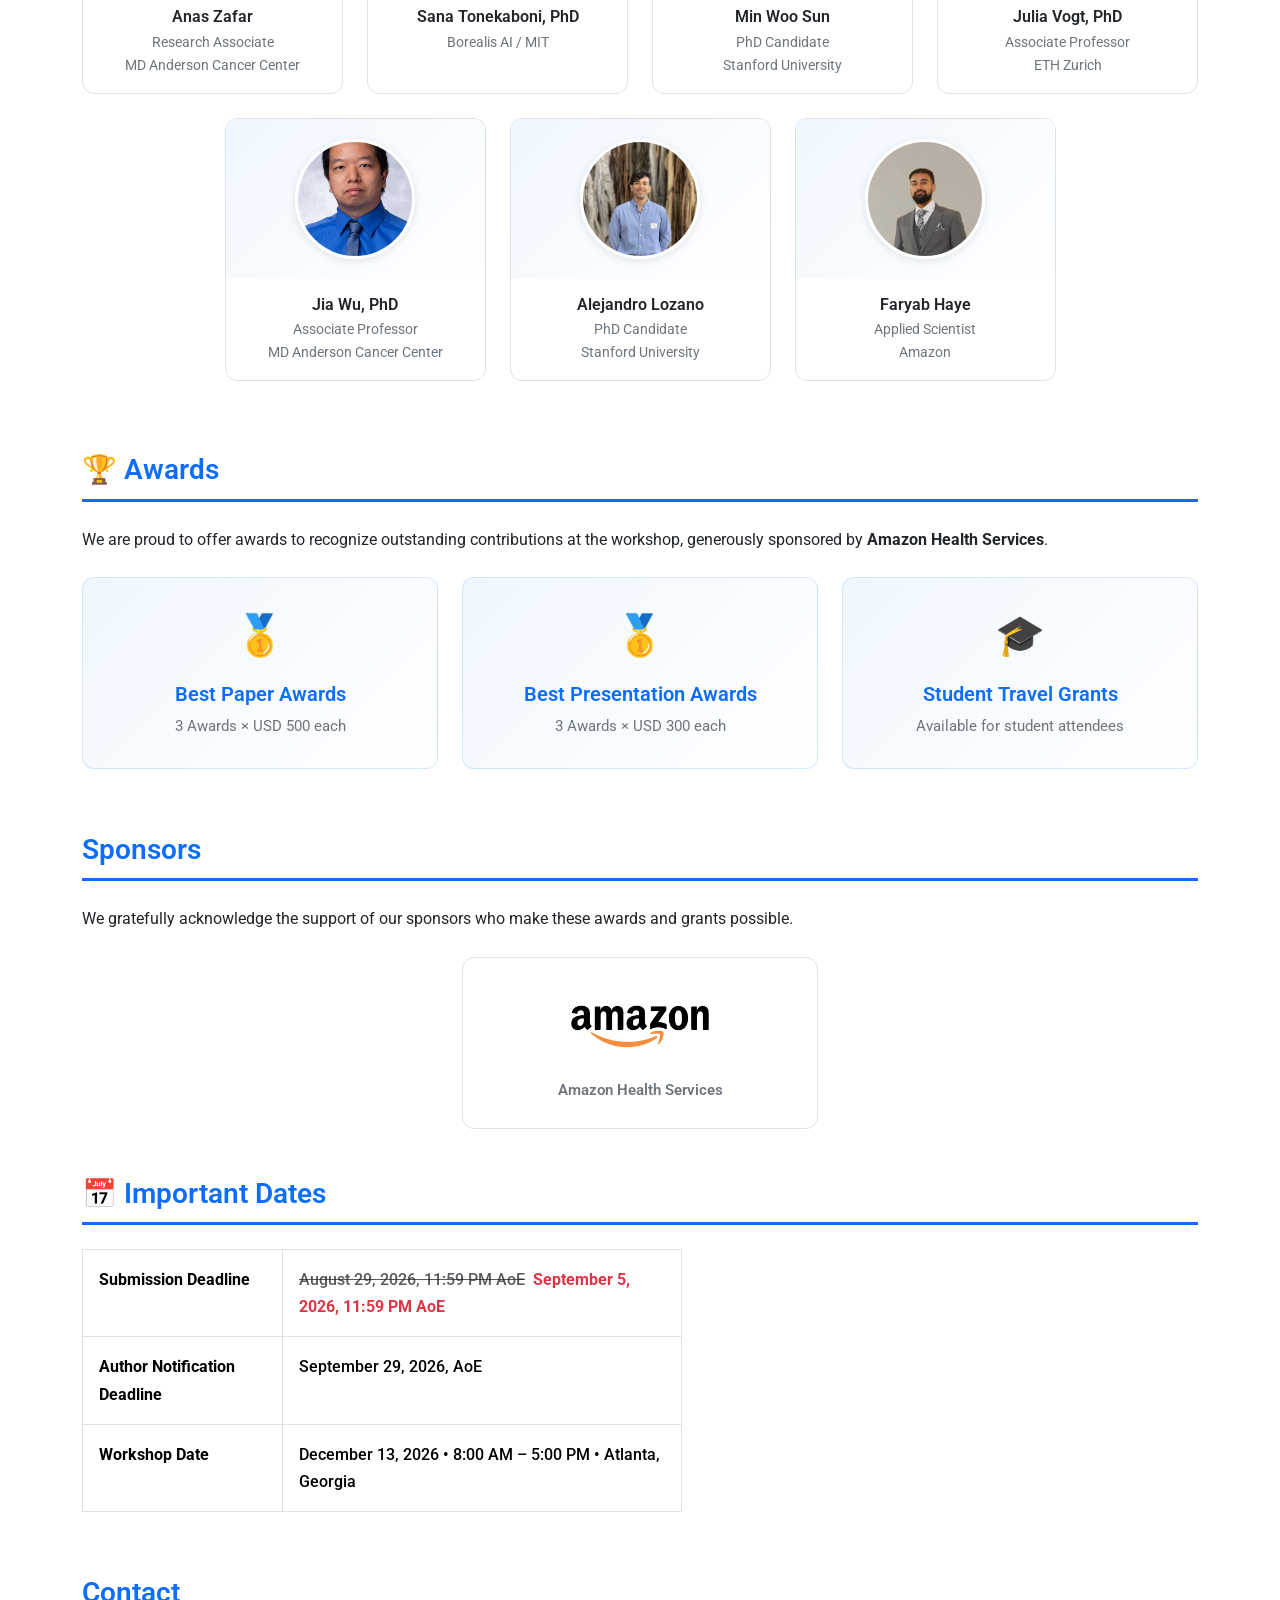
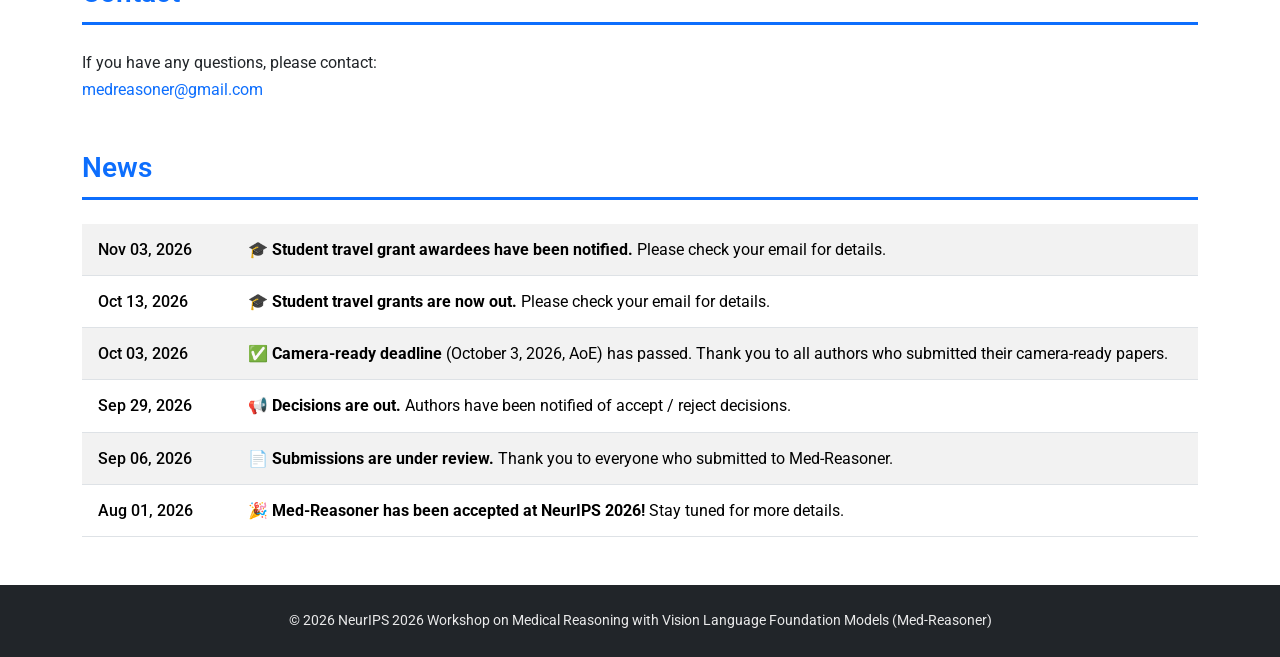
==== commit 0b3658bb: "Add Ashutosh Joshi and Will Kimbrough as invited speakers Co-authored-by: Cursor <cursoragent@cursor" ====
--- a/index.html
+++ b/index.html
@@ -131,6 +131,17 @@
                 <div class="col-lg-3 col-md-4 col-sm-6 mb-4">
                     <div class="card person-card h-100">
                         <div class="card-img-container">
+                            <img src="Speakers/Ashutosh_Joshi.jpg" class="card-img-top" alt="Ashutosh Joshi">
+                        </div>
+                        <div class="card-body text-center">
+                            <h5 class="card-title">Ashutosh Joshi, PhD</h5>
+                            <p class="card-text">Principal Scientist<br>Amazon Health Services</p>
+                        </div>
+                    </div>
+                </div>
+                <div class="col-lg-3 col-md-4 col-sm-6 mb-4">
+                    <div class="card person-card h-100">
+                        <div class="card-img-container">
                             <img src="Speakers/samjpg.jpeg" class="card-img-top" alt="Sam Schmidgall">
                         </div>
                         <div class="card-body text-center">
@@ -147,6 +158,17 @@
                         <div class="card-body text-center">
                             <h5 class="card-title">Muhammad Mamdani, PharmD</h5>
                             <p class="card-text">University of Toronto<br>University Health Network</p>
+                        </div>
+                    </div>
+                </div>
+                <div class="col-lg-3 col-md-4 col-sm-6 mb-4">
+                    <div class="card person-card h-100">
+                        <div class="card-img-container">
+                            <img src="Speakers/Will_Kimbrough.jpg" class="card-img-top" alt="Will Kimbrough">
+                        </div>
+                        <div class="card-body text-center">
+                            <h5 class="card-title">Will Kimbrough, MD, MSc</h5>
+                            <p class="card-text">Chief Clinical AI Officer<br>Amazon Health Services</p>
                         </div>
                     </div>
                 </div>
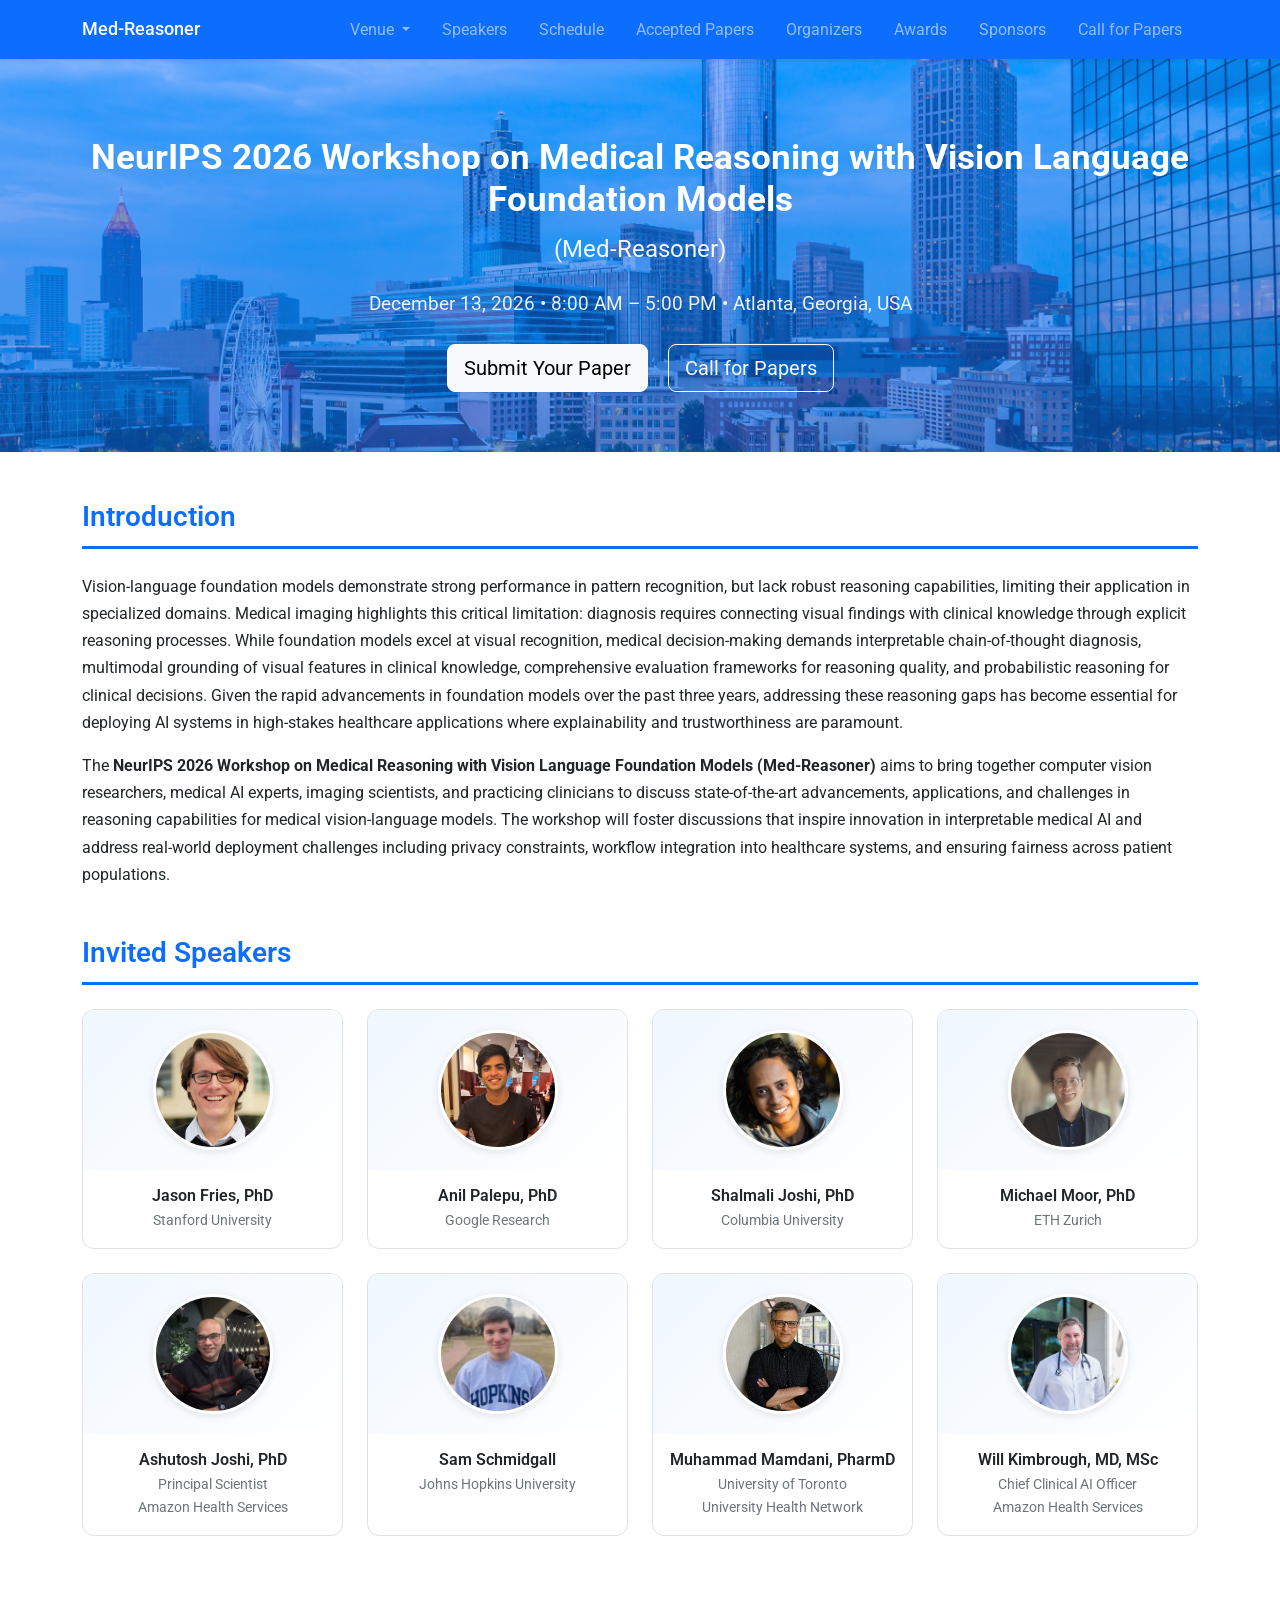
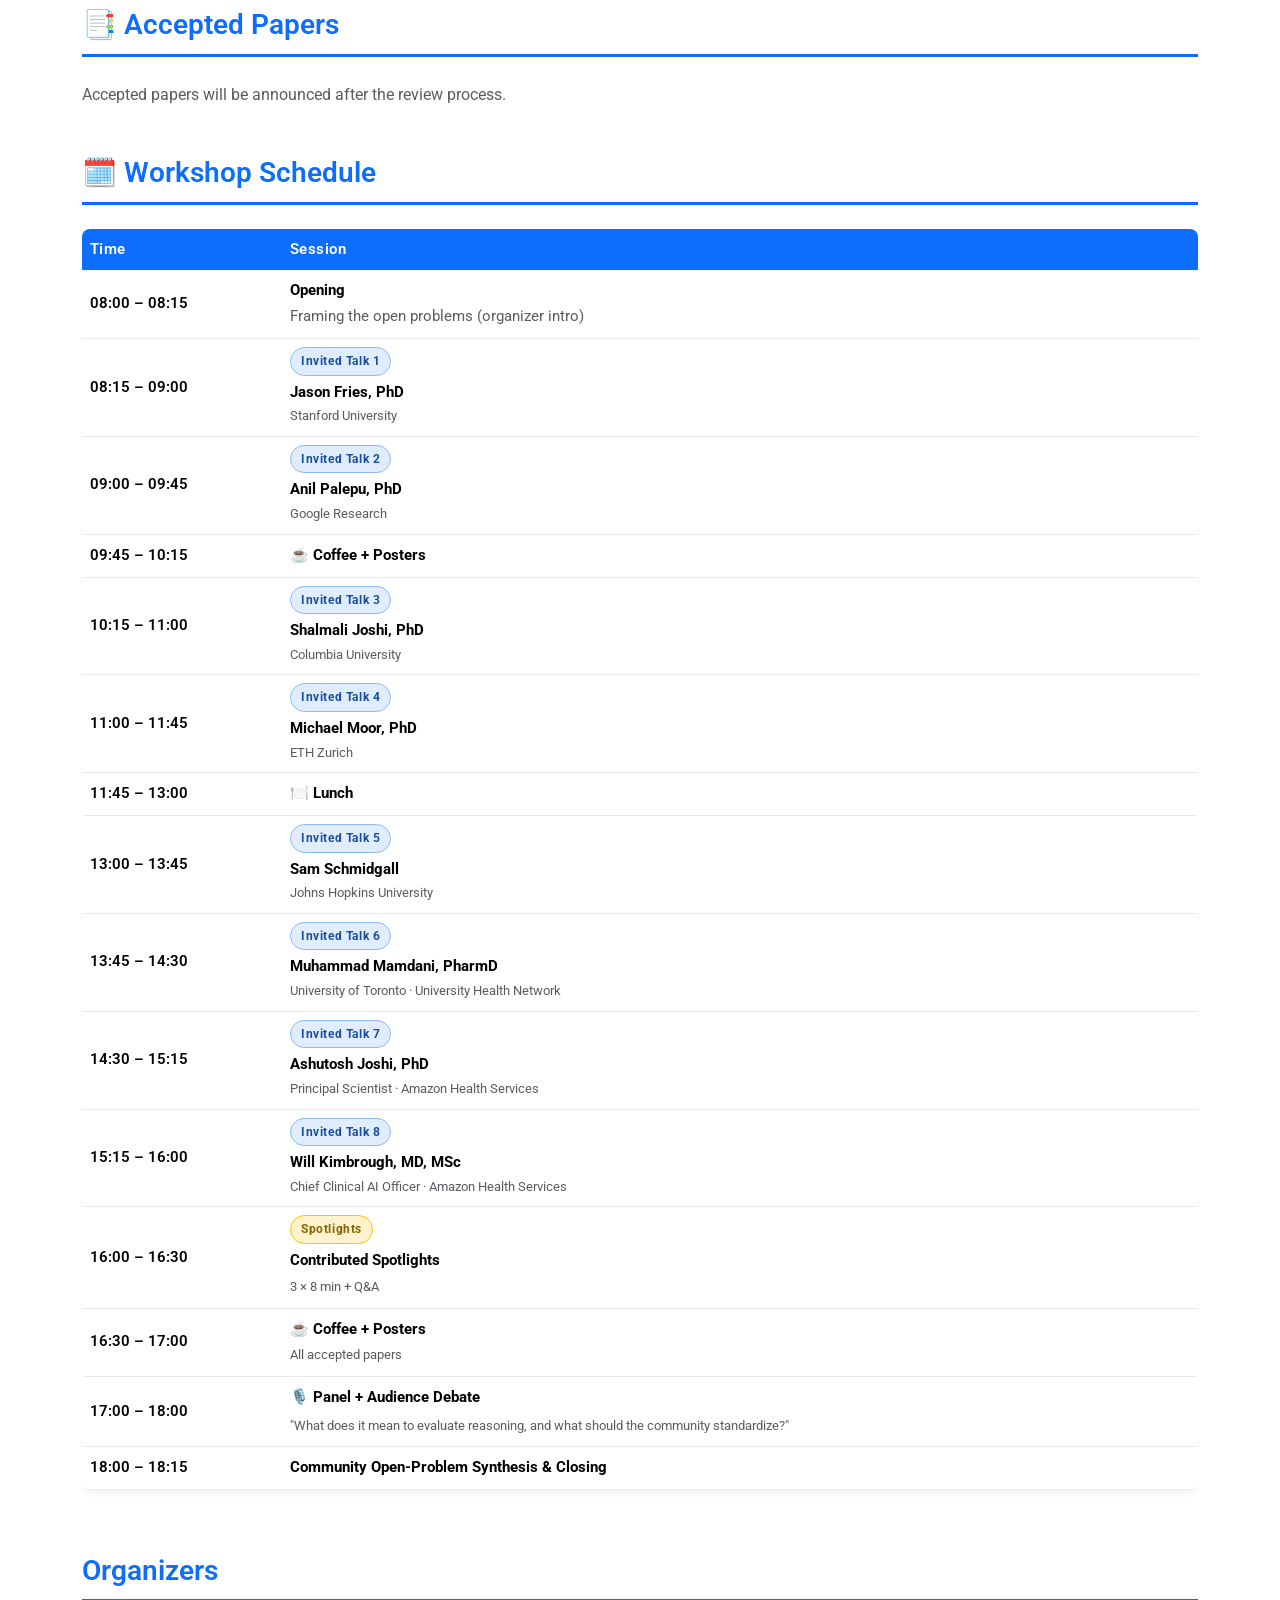
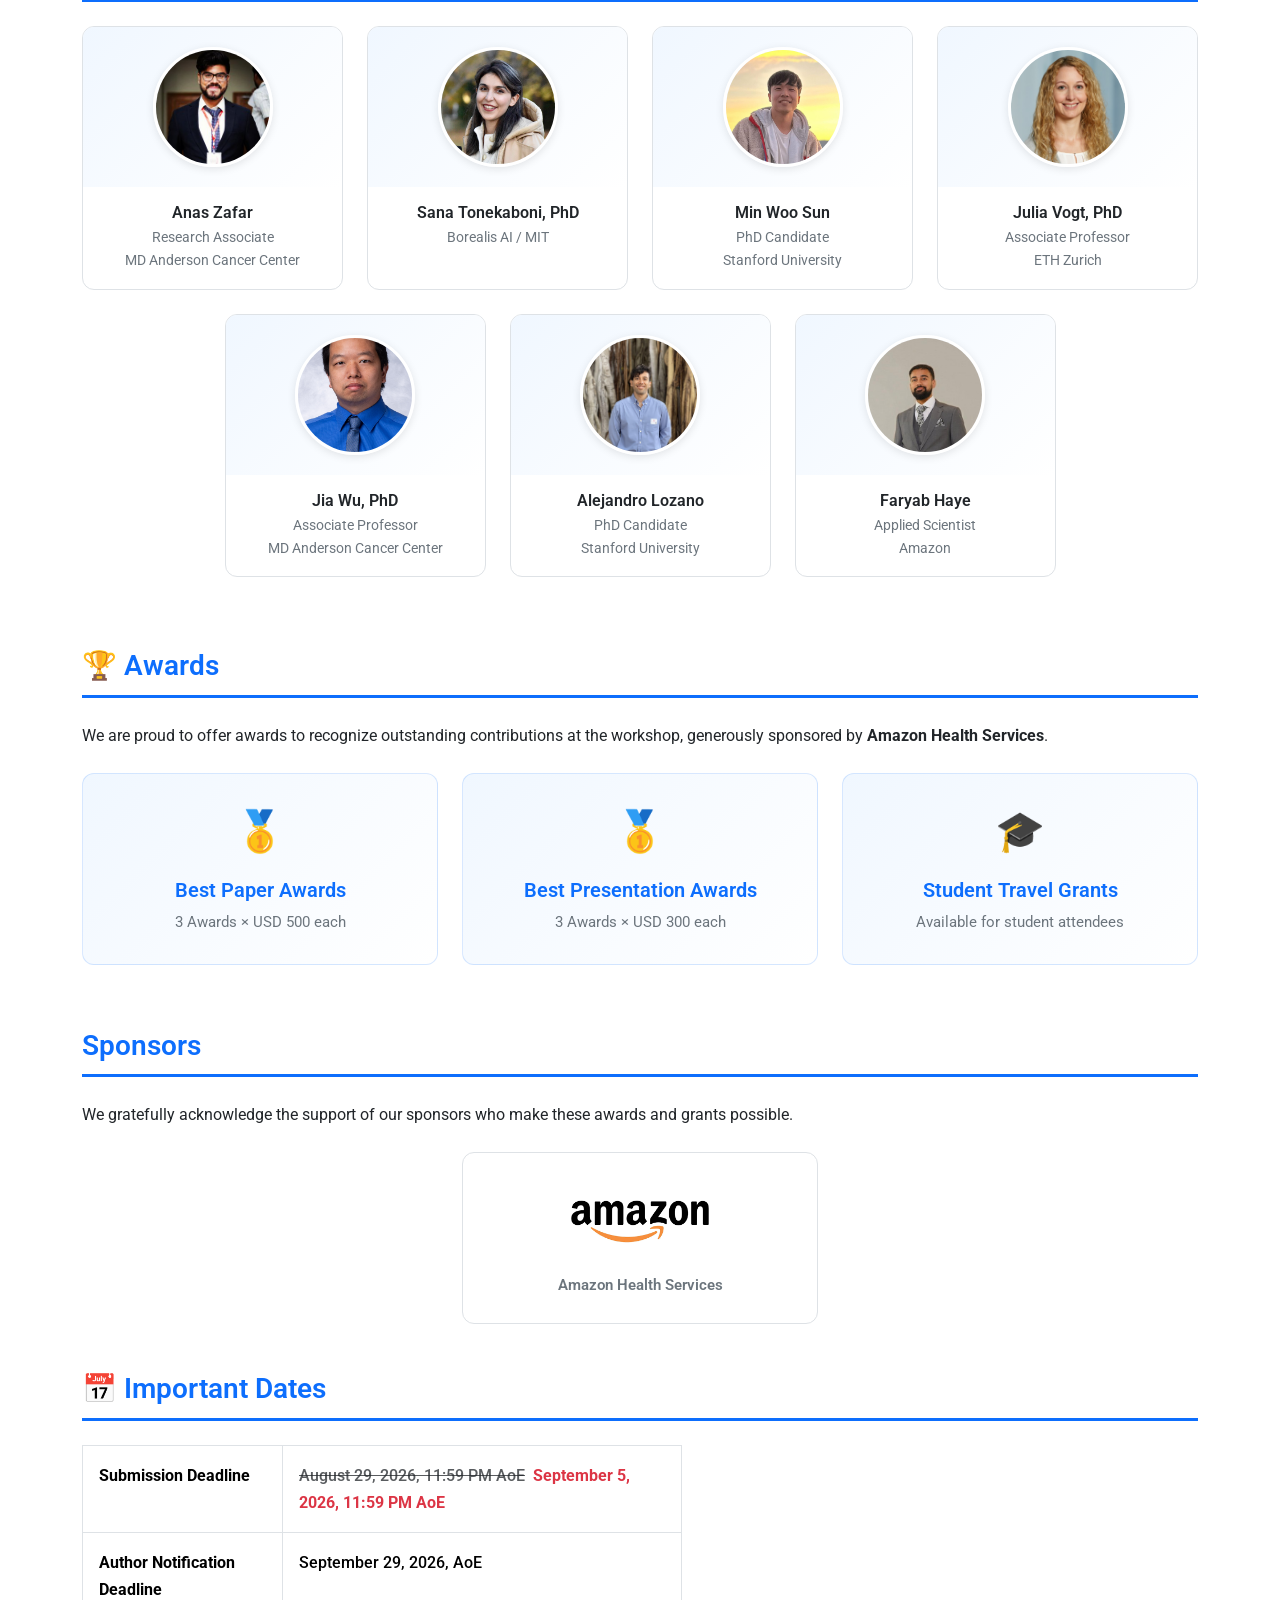
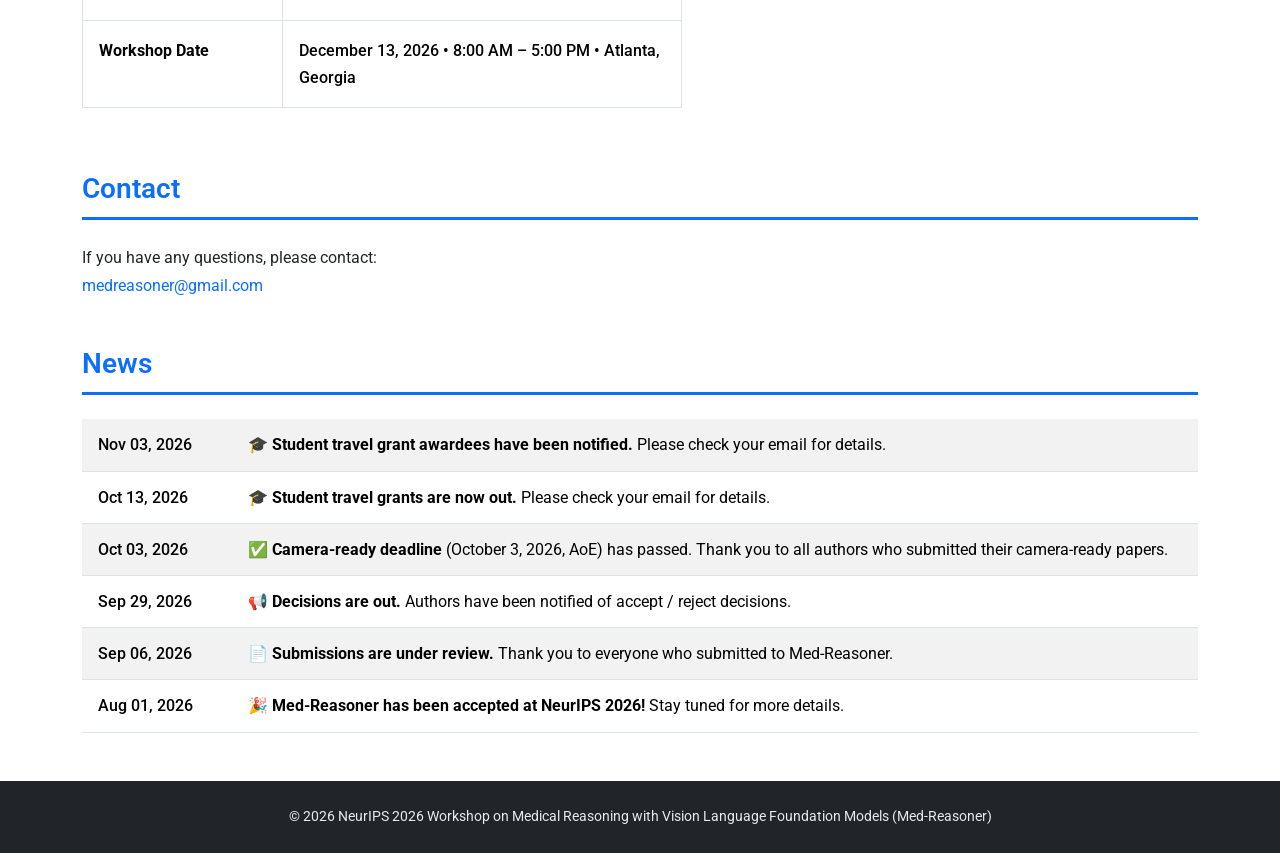
==== commit b814d704: "Add invited talk slots for Ashutosh Joshi and Will Kimbrough Co-authored-by: Cursor <cursoragent@cur" ====
--- a/index.html
+++ b/index.html
@@ -194,11 +194,11 @@
                     </thead>
                     <tbody>
                         <tr class="schedule-opening">
-                            <td class="schedule-time">09:00 &ndash; 09:15</td>
+                            <td class="schedule-time">08:00 &ndash; 08:15</td>
                             <td><strong>Opening</strong><br><span class="text-muted">Framing the open problems (organizer intro)</span></td>
                         </tr>
                         <tr class="schedule-talk">
-                            <td class="schedule-time">09:15 &ndash; 10:00</td>
+                            <td class="schedule-time">08:15 &ndash; 09:00</td>
                             <td>
                                 <span class="badge-invited">Invited Talk 1</span>
                                 <div class="mt-1"><strong>Jason Fries, PhD</strong></div>
@@ -206,7 +206,7 @@
                             </td>
                         </tr>
                         <tr class="schedule-talk">
-                            <td class="schedule-time">10:00 &ndash; 10:45</td>
+                            <td class="schedule-time">09:00 &ndash; 09:45</td>
                             <td>
                                 <span class="badge-invited">Invited Talk 2</span>
                                 <div class="mt-1"><strong>Anil Palepu, PhD</strong></div>
@@ -214,11 +214,11 @@
                             </td>
                         </tr>
                         <tr class="schedule-break">
-                            <td class="schedule-time">10:45 &ndash; 11:15</td>
+                            <td class="schedule-time">09:45 &ndash; 10:15</td>
                             <td>&#9749; <strong>Coffee + Posters</strong></td>
                         </tr>
                         <tr class="schedule-talk">
-                            <td class="schedule-time">11:15 &ndash; 12:00</td>
+                            <td class="schedule-time">10:15 &ndash; 11:00</td>
                             <td>
                                 <span class="badge-invited">Invited Talk 3</span>
                                 <div class="mt-1"><strong>Shalmali Joshi, PhD</strong></div>
@@ -226,7 +226,7 @@
                             </td>
                         </tr>
                         <tr class="schedule-talk">
-                            <td class="schedule-time">12:00 &ndash; 12:45</td>
+                            <td class="schedule-time">11:00 &ndash; 11:45</td>
                             <td>
                                 <span class="badge-invited">Invited Talk 4</span>
                                 <div class="mt-1"><strong>Michael Moor, PhD</strong></div>
@@ -234,11 +234,11 @@
                             </td>
                         </tr>
                         <tr class="schedule-break">
-                            <td class="schedule-time">12:45 &ndash; 14:00</td>
+                            <td class="schedule-time">11:45 &ndash; 13:00</td>
                             <td>&#127869;&#65039; <strong>Lunch</strong></td>
                         </tr>
                         <tr class="schedule-talk">
-                            <td class="schedule-time">14:00 &ndash; 14:45</td>
+                            <td class="schedule-time">13:00 &ndash; 13:45</td>
                             <td>
                                 <span class="badge-invited">Invited Talk 5</span>
                                 <div class="mt-1"><strong>Sam Schmidgall</strong></div>
@@ -246,29 +246,45 @@
                             </td>
                         </tr>
                         <tr class="schedule-talk">
-                            <td class="schedule-time">14:45 &ndash; 15:30</td>
+                            <td class="schedule-time">13:45 &ndash; 14:30</td>
                             <td>
                                 <span class="badge-invited">Invited Talk 6</span>
                                 <div class="mt-1"><strong>Muhammad Mamdani, PharmD</strong></div>
                                 <div class="text-muted small">University of Toronto &middot; University Health Network</div>
                             </td>
                         </tr>
+                        <tr class="schedule-talk">
+                            <td class="schedule-time">14:30 &ndash; 15:15</td>
+                            <td>
+                                <span class="badge-invited">Invited Talk 7</span>
+                                <div class="mt-1"><strong>Ashutosh Joshi, PhD</strong></div>
+                                <div class="text-muted small">Principal Scientist &middot; Amazon Health Services</div>
+                            </td>
+                        </tr>
+                        <tr class="schedule-talk">
+                            <td class="schedule-time">15:15 &ndash; 16:00</td>
+                            <td>
+                                <span class="badge-invited">Invited Talk 8</span>
+                                <div class="mt-1"><strong>Will Kimbrough, MD, MSc</strong></div>
+                                <div class="text-muted small">Chief Clinical AI Officer &middot; Amazon Health Services</div>
+                            </td>
+                        </tr>
                         <tr class="schedule-oral">
-                            <td class="schedule-time">15:30 &ndash; 16:00</td>
+                            <td class="schedule-time">16:00 &ndash; 16:30</td>
                             <td><span class="badge-oral">Spotlights</span><div class="mt-1"><strong>Contributed Spotlights</strong><br><span class="text-muted small">3 &times; 8 min + Q&amp;A</span></div></td>
                         </tr>
                         <tr class="schedule-break">
-                            <td class="schedule-time">16:00 &ndash; 16:30</td>
+                            <td class="schedule-time">16:30 &ndash; 17:00</td>
                             <td>&#9749; <strong>Coffee + Posters</strong><br><span class="text-muted small">All accepted papers</span></td>
                         </tr>
                         <tr class="schedule-talk">
-                            <td class="schedule-time">16:30 &ndash; 17:30</td>
+                            <td class="schedule-time">17:00 &ndash; 18:00</td>
                             <td>&#127897;&#65039; <strong>Panel + Audience Debate</strong>
                                 <div class="text-muted small mt-1">"What does it mean to evaluate reasoning, and what should the community standardize?"</div>
                             </td>
                         </tr>
                         <tr class="schedule-closing">
-                            <td class="schedule-time">17:30 &ndash; 17:45</td>
+                            <td class="schedule-time">18:00 &ndash; 18:15</td>
                             <td><strong>Community Open-Problem Synthesis &amp; Closing</strong></td>
                         </tr>
                     </tbody>
